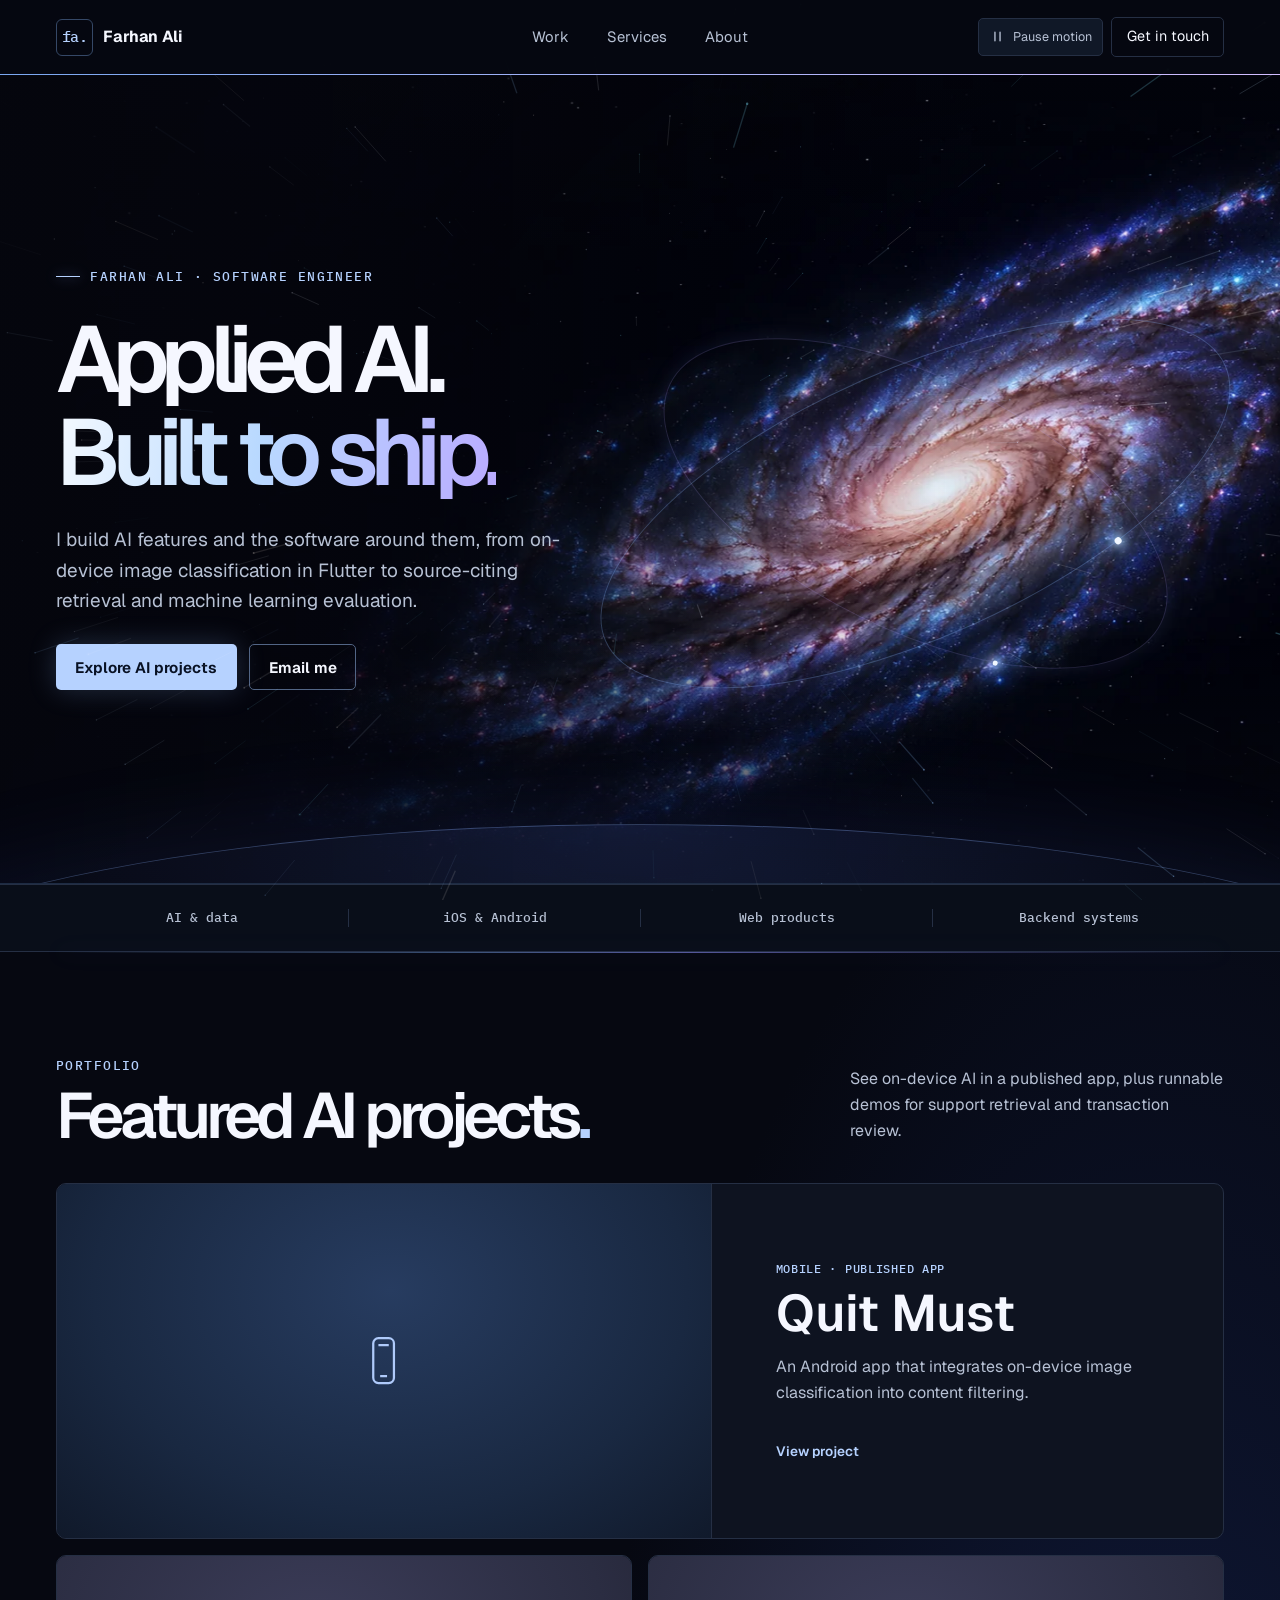
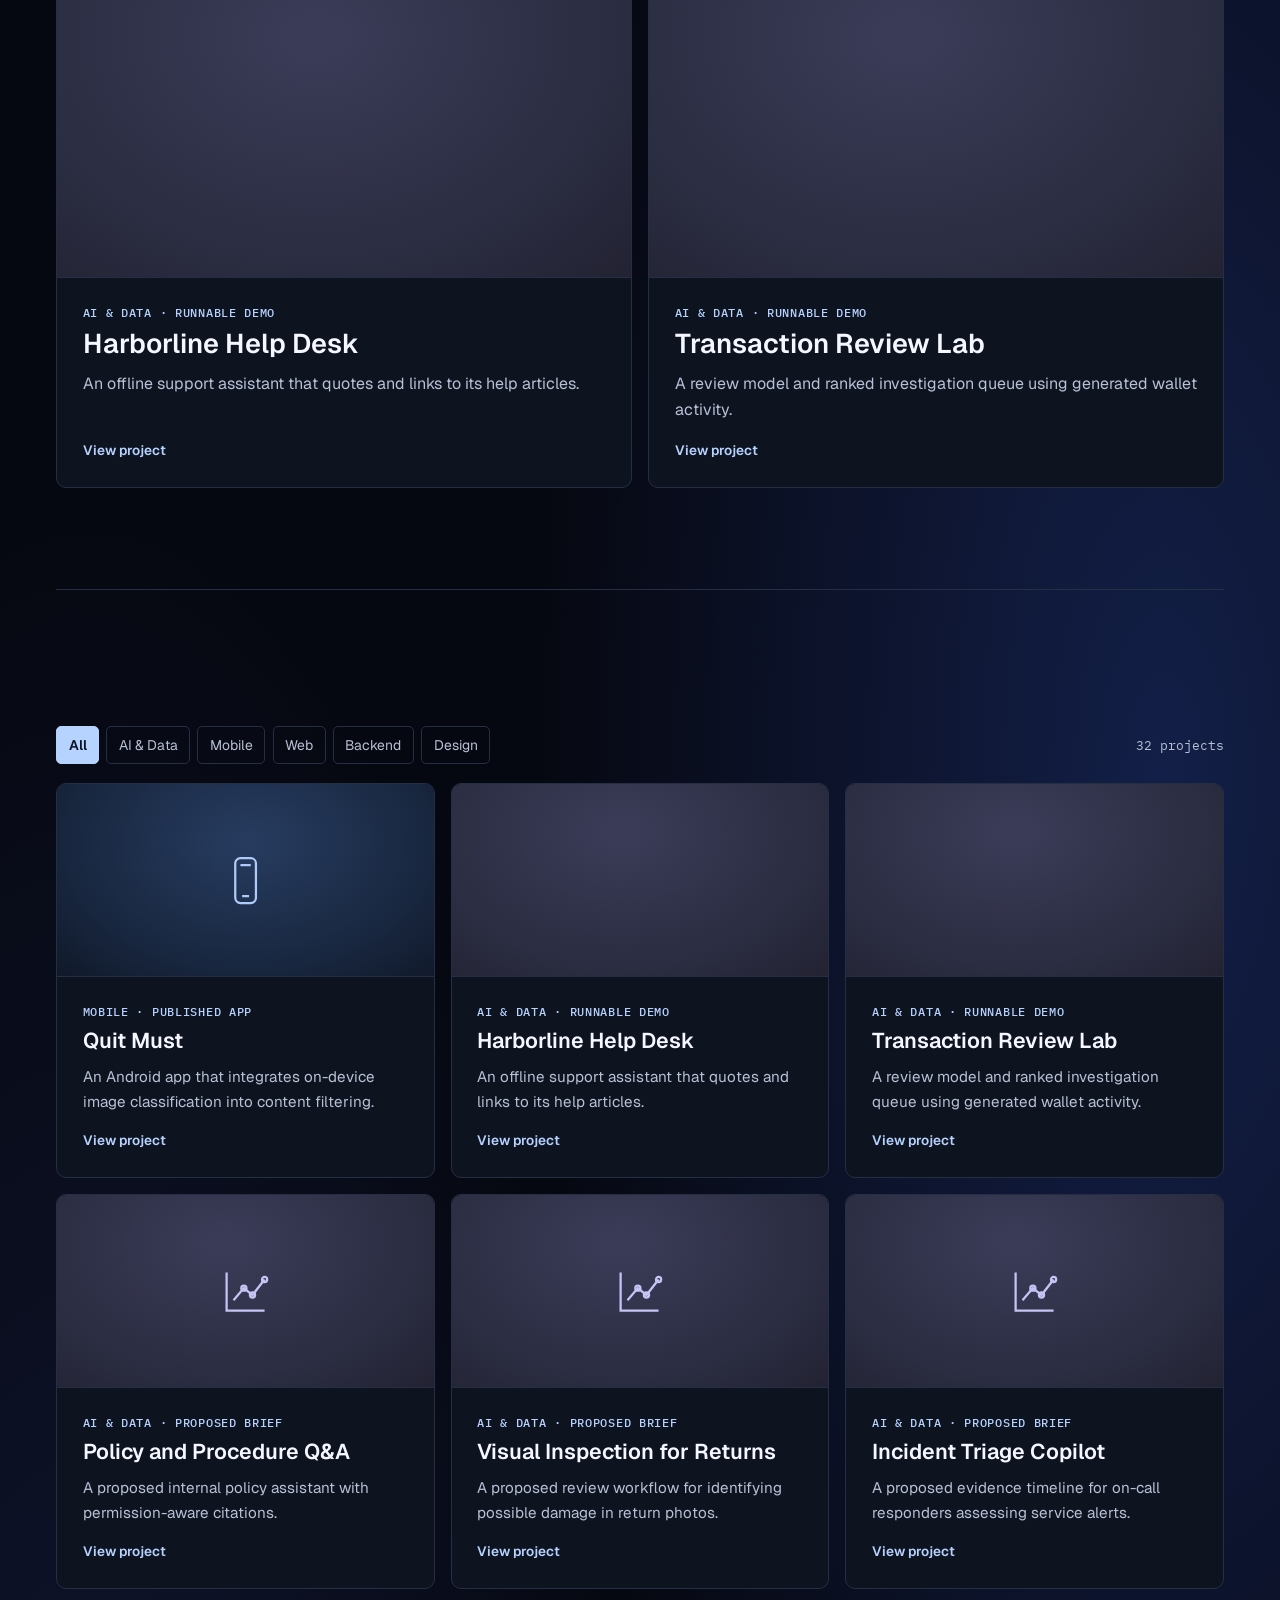
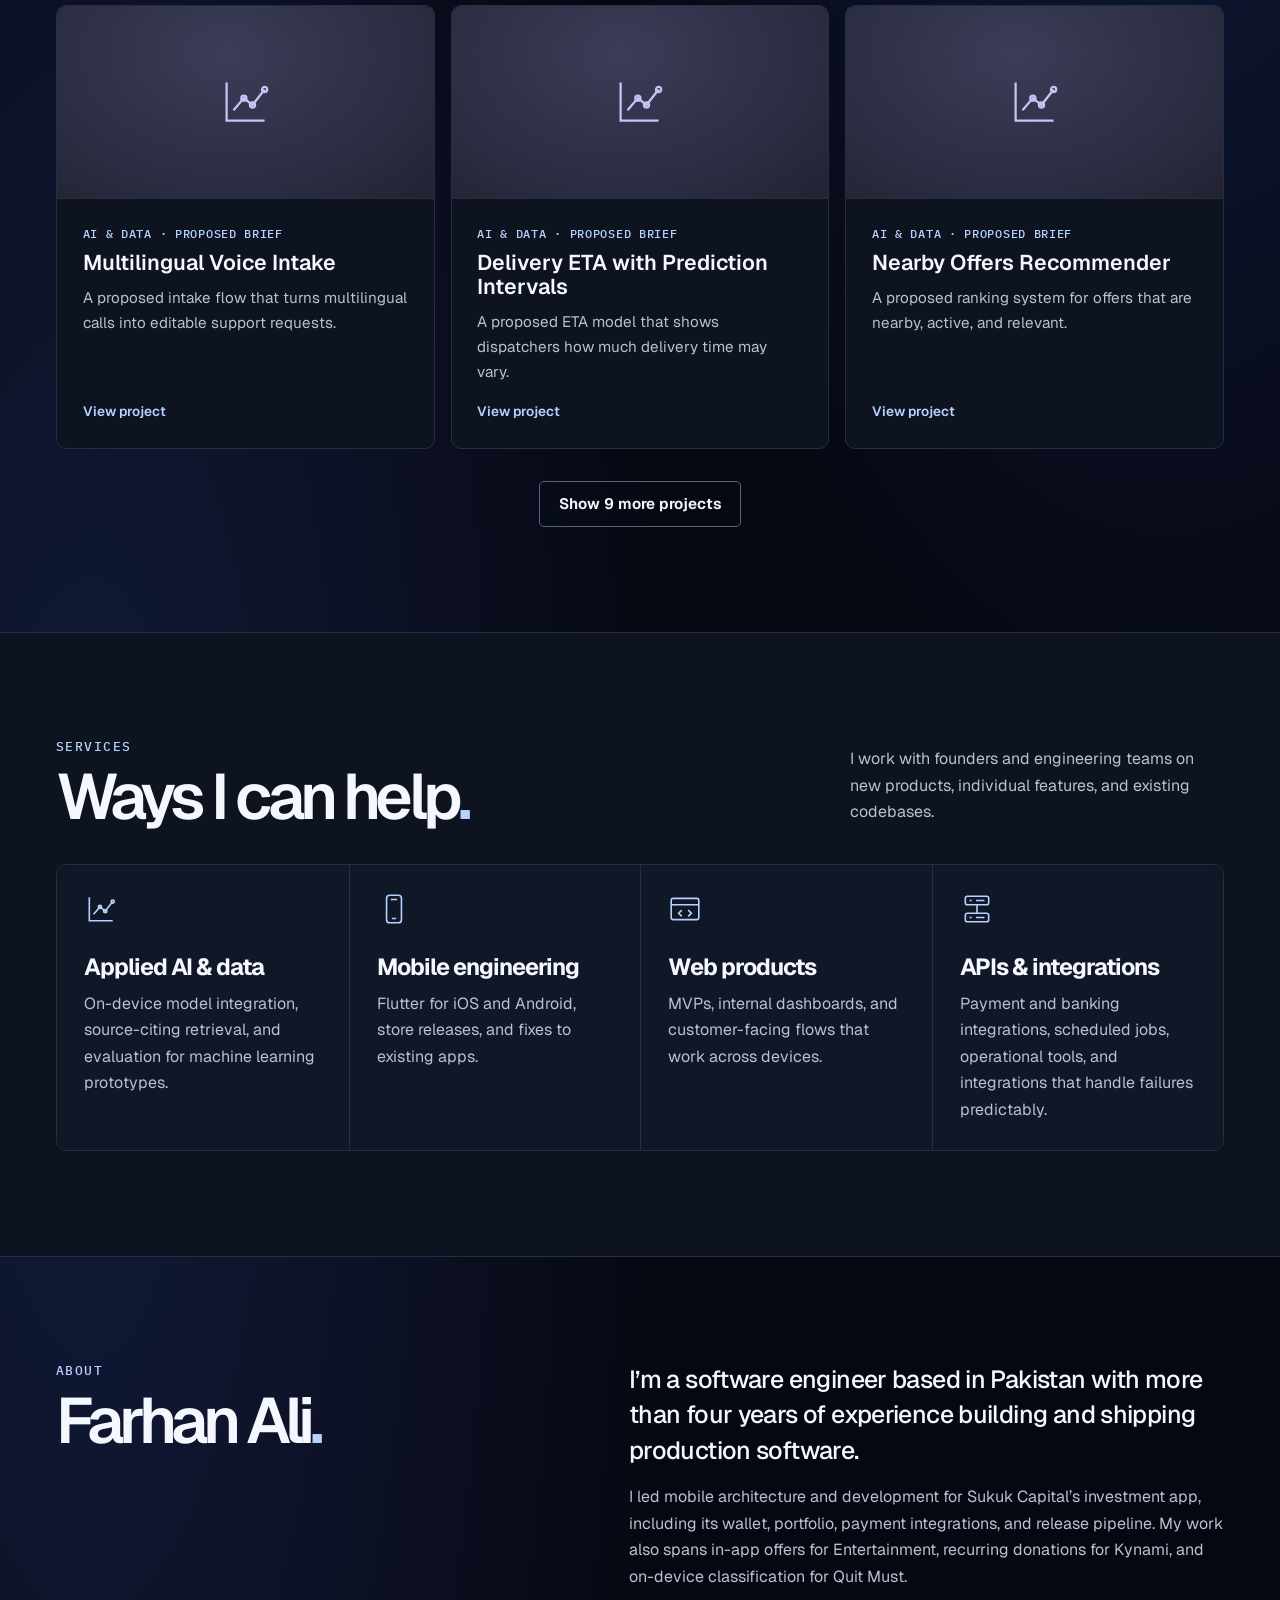
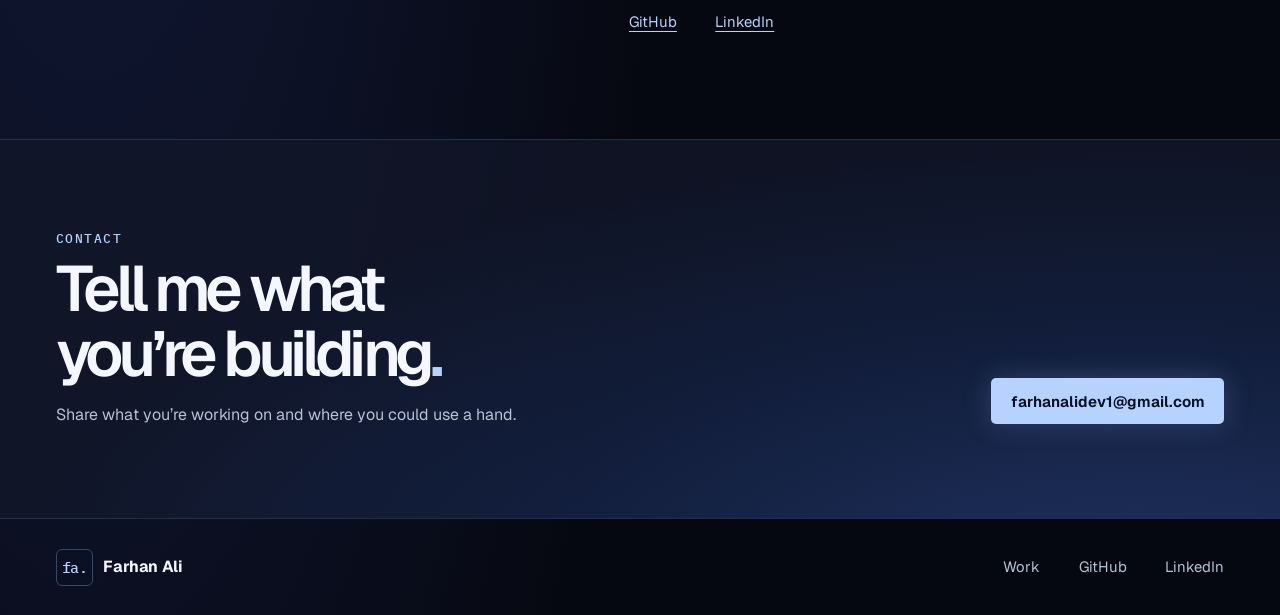
==== site/index.html @ f25935be "Publish the applied AI portfolio with GitHub Pages" ====
<!doctype html>
<html lang="en">
<head>
  <meta charset="utf-8">
  <meta name="viewport" content="width=device-width, initial-scale=1">
  <meta name="description" content="Farhan Ali’s applied AI and software engineering portfolio. Explore on-device image classification, retrieval, machine learning evaluation, and published mobile and web projects.">
  <meta name="theme-color" content="#060811">
  <meta property="og:type" content="website">
  <meta property="og:title" content="Farhan Ali — Applied AI &amp; Software Engineering">
  <meta property="og:description" content="On-device AI in a published app, a runnable support assistant, and machine learning demos by Farhan Ali.">
  <meta property="og:image" content="https://farhanali-98.github.io/portfolio/assets/galaxy.webp">
  <meta property="og:url" content="https://farhanali-98.github.io/portfolio/">
  <link rel="canonical" href="https://farhanali-98.github.io/portfolio/">
  <title>Farhan Ali — Applied AI &amp; Software Engineering</title>
  <link rel="icon" href="assets/favicon.svg" type="image/svg+xml">
  <link rel="preconnect" href="https://fonts.googleapis.com">
  <link rel="preconnect" href="https://fonts.gstatic.com" crossorigin>
  <link href="https://fonts.googleapis.com/css2?family=Geist:wght@400;500;600;700&amp;family=IBM+Plex+Mono:wght@400;500&amp;display=swap" rel="stylesheet">
  <link rel="stylesheet" href="styles.css">
  <script src="starfield.js" defer></script>
  <script src="projects.js" defer></script>
  <script src="app.js" defer></script>
</head>
<body>
  <canvas id="starfield" aria-hidden="true"></canvas>
  <a class="skip-link" href="#main">Skip to content</a>
  <header class="site-header">
    <div class="shell header-inner">
      <a class="wordmark" href="./" aria-label="Farhan Ali home"><span class="mark" aria-hidden="true">fa.</span><span>Farhan Ali</span></a>
      <nav aria-label="Main navigation">
        <a href="#work">Work</a>
        <a href="#services">Services</a>
        <a href="#about">About</a>
      </nav>
      <div class="header-actions">
        <button type="button" id="motion-toggle" class="motion-toggle" aria-pressed="false" hidden>
          <svg class="motion-icon" aria-hidden="true" viewBox="0 0 20 20" fill="none" stroke="currentColor" stroke-width="1.6" stroke-linecap="round" stroke-linejoin="round"><path class="icon-pause" d="M7 5v10m6-10v10"/><path class="icon-play" d="m7 5 8 5-8 5z"/></svg>
          <span id="motion-label">Pause motion</span>
        </button>
        <a class="header-contact" href="#contact">Get in touch</a>
      </div>
    </div>
  </header>

  <main id="main">
    <section class="hero" aria-labelledby="hero-title">
      <div class="hero-art" aria-hidden="true">
        <img src="assets/galaxy.webp" alt="" width="1586" height="992" fetchpriority="high">
      </div>
      <div class="orbits" aria-hidden="true">
        <div class="orbit orbit-wide"><span></span></div>
        <div class="orbit orbit-steep"><span></span></div>
      </div>
      <div class="shell hero-inner">
        <div class="hero-copy">
          <p class="eyebrow hero-intro"><span></span>Farhan Ali · Software engineer</p>
          <h1 id="hero-title">Applied AI.<br> <em>Built to ship.</em></h1>
          <p class="hero-summary">I build AI features and the software around them, from on-device image classification in Flutter to source-citing retrieval and machine learning evaluation.</p>
          <div class="hero-actions">
            <a class="button button-primary" href="#work">Explore AI projects</a>
            <a class="button button-quiet" href="mailto:farhanalidev1@gmail.com">Email me</a>
          </div>
        </div>
      </div>
    </section>

    <section class="focus-strip" aria-label="Areas of expertise">
      <div class="shell focus-inner">
        <span>AI &amp; data</span><span>iOS &amp; Android</span><span>Web products</span><span>Backend systems</span>
      </div>
    </section>

    <section class="shell section work-section" id="work" aria-labelledby="work-title">
      <div class="section-head reveal">
        <div>
          <p class="eyebrow">Portfolio</p>
          <h2 id="work-title">Featured AI projects<span>.</span></h2>
        </div>
        <p>See on-device AI in a published app, plus runnable demos for support retrieval and transaction review.</p>
      </div>
      <div class="featured-grid" id="featured-projects"></div>

      <div class="library" id="project-library">
        <div class="library-head reveal">
          <div>
            <h3>Project library</h3>
            <p>Browse AI and data work, published apps, live products, and prototypes.</p>
          </div>
          <label class="search">
            <span class="sr-only">Search projects</span>
            <svg aria-hidden="true" viewBox="0 0 24 24" fill="none" stroke="currentColor" stroke-width="1.7"><circle cx="10.5" cy="10.5" r="5.5"/><path d="m15 15 5 5"/></svg>
            <input type="search" id="project-search" placeholder="Search projects" autocomplete="off">
          </label>
        </div>
        <div class="library-toolbar">
          <div id="project-filters" class="filters" role="group" aria-label="Project category"></div>
          <p class="project-count" id="project-count" aria-live="polite"></p>
        </div>
        <div class="project-grid" id="project-grid"></div>
        <p class="empty-state" id="project-empty" hidden>No projects match that search.</p>
        <div class="more-row"><button hidden class="button button-quiet" type="button" id="show-more">Show more projects</button></div>
        <noscript><p><a href="https://github.com/FarhanAli-98/medic">Browse the complete project library on GitHub</a>.</p></noscript>
      </div>
    </section>

    <section class="services-wrap" id="services" aria-labelledby="services-title">
      <div class="shell section">
        <div class="section-head reveal">
          <div><p class="eyebrow">Services</p><h2 id="services-title">Ways I can help<span>.</span></h2></div>
          <p>I work with founders and engineering teams on new products, individual features, and existing codebases.</p>
        </div>
        <div class="services-grid reveal">
          <article class="service">
            <svg aria-hidden="true" viewBox="0 0 32 32" fill="none" stroke="currentColor" stroke-width="1.5"><path d="M5 5v22h22M9 21l6-7 5 4 7-9"/><circle cx="15" cy="14" r="1.5"/><circle cx="20" cy="18" r="1.5"/><circle cx="27" cy="9" r="1.5"/></svg>
            <h3>Applied AI &amp; data</h3>
            <p>On-device model integration, source-citing retrieval, and evaluation for machine learning prototypes.</p>
          </article>
          <article class="service">
            <svg aria-hidden="true" viewBox="0 0 32 32" fill="none" stroke="currentColor" stroke-width="1.5"><rect x="9" y="3" width="14" height="26" rx="3"/><path d="M13 7h6m-5 18h4"/></svg>
            <h3>Mobile engineering</h3>
            <p>Flutter for iOS and Android, store releases, and fixes to existing apps.</p>
          </article>
          <article class="service">
            <svg aria-hidden="true" viewBox="0 0 32 32" fill="none" stroke="currentColor" stroke-width="1.5"><rect x="3" y="6" width="26" height="20" rx="2"/><path d="M3 12h26M13 17l-3 3 3 3m6-6 3 3-3 3"/></svg>
            <h3>Web products</h3>
            <p>MVPs, internal dashboards, and customer-facing flows that work across devices.</p>
          </article>
          <article class="service">
            <svg aria-hidden="true" viewBox="0 0 32 32" fill="none" stroke="currentColor" stroke-width="1.5"><rect x="5" y="4" width="22" height="8" rx="2"/><rect x="5" y="20" width="22" height="8" rx="2"/><path d="M16 12v8M9 8h2m-2 16h2m4 0h8M15 8h8"/></svg>
            <h3>APIs &amp; integrations</h3>
            <p>Payment and banking integrations, scheduled jobs, operational tools, and integrations that handle failures predictably.</p>
          </article>
        </div>
      </div>
    </section>

    <section class="shell section about reveal" id="about" aria-labelledby="about-title">
      <div>
        <p class="eyebrow">About</p>
        <h2 id="about-title">Farhan Ali<span>.</span></h2>
      </div>
      <div class="about-copy">
        <p>I’m a software engineer based in Pakistan with more than four years of experience building and shipping production software.</p>
        <p>I led mobile architecture and development for Sukuk Capital’s investment app, including its wallet, portfolio, payment integrations, and release pipeline. My work also spans in-app offers for Entertainment, recurring donations for Kynami, and on-device classification for Quit Must.</p>
        <div class="inline-links"><a href="https://github.com/FarhanAli-98">GitHub</a><a href="https://www.linkedin.com/in/farhan-ali-64a254209/">LinkedIn</a></div>
      </div>
    </section>

    <section class="contact-wrap" id="contact" aria-labelledby="contact-title">
      <div class="shell contact-inner reveal">
        <div>
          <p class="eyebrow">Contact</p>
          <h2 id="contact-title">Tell me what<br> you’re building<span>.</span></h2>
          <p>Share what you’re working on and where you could use a hand.</p>
        </div>
        <a class="button button-primary" href="mailto:farhanalidev1@gmail.com">farhanalidev1@gmail.com</a>
      </div>
    </section>
  </main>
  <footer class="shell footer">
    <a class="wordmark" href="./" aria-label="Farhan Ali home"><span class="mark" aria-hidden="true">fa.</span><span>Farhan Ali</span></a>
    <div class="inline-links"><a href="#work">Work</a><a href="https://github.com/FarhanAli-98">GitHub</a><a href="https://www.linkedin.com/in/farhan-ali-64a254209/">LinkedIn</a></div>
  </footer>

  <dialog id="project-dialog" aria-labelledby="dialog-title">
    <div class="dialog-head">
      <p class="eyebrow" id="dialog-category"></p>
      <button type="button" class="dialog-close" id="dialog-close" aria-label="Close project" autofocus>×</button>
    </div>
    <div class="dialog-body">
      <h2 id="dialog-title"></h2>
      <p id="dialog-description" class="dialog-intro"></p>
      <div id="dialog-media"></div>
      <p id="dialog-detail"></p>
      <ul class="stack" id="dialog-stack" aria-label="Technologies"></ul>
      <div class="dialog-links" id="dialog-links"></div>
    </div>
  </dialog>
</body>
</html>
---- site/styles.css ----
:root {
  color-scheme: dark;
  --page: #060811;
  --panel: #0e1320;
  --raised: #141c2b;
  --ink: #f5f7ff;
  --muted: #b7c1d4;
  --line: #252f44;
  --accent: #b6d2ff;
  --mono: "IBM Plex Mono", ui-monospace, monospace;
  --sans: Geist, "Segoe UI", system-ui, sans-serif;
  --ease: cubic-bezier(.22,.8,.3,1);
}

* { box-sizing: border-box; }
html { scroll-behavior: smooth; scroll-padding-top: 95px; }
body {
  margin: 0;
  background:
    radial-gradient(ellipse at 91% 44%, #131f48 0%, transparent 38%),
    radial-gradient(ellipse at 7% 77%, #121a39 0%, transparent 35%),
    var(--page);
  color: var(--ink);
  font: 400 1rem/1.65 var(--sans);
  -webkit-font-smoothing: antialiased;
}
a { color: inherit; text-decoration: none; }
button, input { font: inherit; color: inherit; }
button { cursor: pointer; }
img { display: block; max-width: 100%; }
[hidden] { display: none !important; }
::selection { color: var(--page); background: var(--accent); }
:focus-visible { outline: 2px solid var(--accent); outline-offset: 5px; }
p, h1, h2, h3 { margin: 0; }
.shell { width: min(100% - 112px, 1350px); margin-inline: auto; }
.sr-only, .skip-link:not(:focus) {
  position: absolute; width: 1px; height: 1px; padding: 0; overflow: hidden;
  clip-path: inset(50%); white-space: nowrap;
}
.skip-link:focus { position: fixed; top: 10px; left: 10px; z-index: 9; padding: .5rem 1rem; background: var(--accent); color: #081123; }

#starfield {
  position: fixed;
  inset: 0;
  z-index: 2;
  width: 100%;
  height: 100%;
  pointer-events: none;
  mix-blend-mode: screen;
  mask-image: linear-gradient(90deg, #0005, #000a 42%, #000);
}
main { position: relative; z-index: 1; }
.site-header { position: sticky; top: 0; z-index: 3; background: #060811ed; backdrop-filter: blur(18px); border-bottom: 1px solid var(--line); }
.header-inner { min-height: 74px; display: grid; grid-template-columns: 1fr auto 1fr; align-items: center; gap: 1.5rem; }
.wordmark { display: inline-flex; justify-self: start; align-items: center; gap: .65rem; font-weight: 700; letter-spacing: -.025em; white-space: nowrap; }
.mark { display: grid; width: 37px; aspect-ratio: 1; place-items: center; border: 1px solid #354867; border-radius: 6px; color: var(--accent); font: 500 .94rem/1 var(--mono); }
.header-inner nav, .inline-links { display: flex; align-items: center; gap: clamp(1.05rem, 3vw, 2.45rem); }
.header-inner nav a, .inline-links a { color: var(--muted); transition: color .2s; font-size: .93rem; }
.header-inner nav a:hover, .inline-links a:hover { color: var(--accent); }
.header-actions { justify-self: end; display: flex; align-items: center; gap: .52rem; }
.motion-toggle {
  min-height: 38px; display: inline-flex; align-items: center; gap: .38rem;
  padding: 0 .65rem; border: 1px solid var(--line); border-radius: 5px;
  color: var(--muted); background: #101827; white-space: nowrap; font-size: .79rem;
  transition: color .2s, border-color .2s;
}
.motion-toggle:hover, .motion-toggle[aria-pressed="true"] { color: var(--accent); border-color: #5d76a1; }
.motion-icon { width: 17px; height: 17px; flex: none; }
.icon-play, .motion-toggle[aria-pressed="true"] .icon-pause { display: none; }
.motion-toggle[aria-pressed="true"] .icon-play { display: block; }
.header-contact { border: 1px solid var(--line); padding: .44rem .9rem; font-size: .9rem; border-radius: 5px; white-space: nowrap; transition: border-color .2s, color .2s; }
.header-contact:hover { border-color: var(--accent); color: var(--accent); }

.hero {
  position: relative; isolation: isolate; overflow: hidden; background: #05060d;
  border-bottom: 1px solid #496ca45c;
}
.hero-inner {
  position: relative; z-index: 1; display: flex; align-items: center;
  min-height: clamp(580px, calc(98svh - 74px), 840px); padding-block: 4.6rem;
}
.hero-copy { width: min(100%, 720px); }
.hero::after {
  content: ""; position: absolute; inset: auto -16% -342px;
  height: 400px; border-radius: 50%; border-top: 1px solid #8db1ff50;
  background: radial-gradient(ellipse at 50% 0, #587bf32b, transparent 64%);
  box-shadow: 0 -22px 95px #5173ef16; pointer-events: none;
}
.eyebrow { color: var(--accent); font: 500 .81rem/1.45 var(--mono); text-transform: uppercase; letter-spacing: .11em; }
.hero-intro { display: flex; gap: .65rem; align-items: center; }
.hero-intro span { width: 24px; height: 1px; background: currentColor; box-shadow: 0 0 12px #8fb9ffb8; }
.hero h1 {
  font-size: clamp(3.7rem, 7.3vw, 7.25rem); font-weight: 600; line-height: .99; letter-spacing: -.09em;
  margin-top: .29em; text-wrap: balance;
}
.hero h1 em {
  color: var(--accent); font-style: normal;
  background: linear-gradient(100deg, #f5faff 0%, #b9d9ff 46%, #b9aaff 100%);
  background-clip: text; -webkit-text-fill-color: transparent;
}
.hero-summary { max-width: 39ch; color: var(--muted); margin-top: 1.65rem; font-size: clamp(1rem, 1.48vw, 1.19rem); line-height: 1.62; }
.hero-actions { display: flex; flex-wrap: wrap; gap: .78rem; margin-top: 1.72rem; }
.button {
  display: inline-flex; align-items: center; justify-content: center; gap: .6rem; min-height: 46px; padding: .69rem 1.15rem;
  border: 1px solid transparent; border-radius: 5px; font-size: .95rem; line-height: 1.25; font-weight: 650;
  transition: background .2s, border-color .2s, color .2s, transform .25s var(--ease);
}
.button:hover { transform: translateY(-2px); }
.button-primary { background: var(--accent); color: #081123; box-shadow: 0 0 28px #8ebeff37; }
.button-primary:hover { background: #e1edff; }
.button-quiet { background: transparent; border-color: #526585; color: var(--ink); }
.button-quiet:hover { border-color: var(--accent); color: var(--accent); }
.hero-art {
  position: absolute; z-index: -2; inset: -2%; overflow: hidden; pointer-events: none;
}
.hero-art img {
  width: 100%; height: 100%; object-fit: cover; object-position: 68% 51%;
  translate: var(--space-x, 0px) calc(var(--space-y, 0px) + var(--space-scroll, 0px));
  animation: enter-art 1.9s var(--ease) both;
}
.hero-art::after {
  content: ""; position: absolute; inset: 0; pointer-events: none;
  background:
    linear-gradient(90deg, #05060ef5 0%, #05060ec4 26%, #05060e36 56%, transparent 77%),
    linear-gradient(180deg, #05060e62, transparent 23%, transparent 69%, #060811e9 100%);
}
.orbits {
  position: absolute; z-index: -1; inset: 6% 0 0 43%; pointer-events: none;
  display: grid; place-items: center;
  translate: calc(var(--space-x, 0px) * .53) calc(var(--space-y, 0px) * .6);
}
.orbit {
  position: absolute; width: 93%; aspect-ratio: 2.52; border: 1px solid #91b9ff47;
  border-radius: 50%; transform: rotate(-24deg); box-shadow: 0 0 20px #7d97f91a;
}
.orbit-steep { width: 75%; aspect-ratio: 2.16; border-color: #b4a3ff2f; transform: rotate(26deg); }
.orbit > span {
  position: absolute; top: 0; left: 0; width: 7px; height: 7px; border-radius: 50%;
  background: #f0f7ff; box-shadow: 0 0 9px 4px #a2d4ffb0, 0 0 29px 7px #588affca;
  offset-path: ellipse(50% 50% at 50% 50%);
  offset-distance: 14%;
}
.orbit-steep > span { width: 5px; height: 5px; }
html[data-motion="running"] .orbit-wide > span { animation: orbit-run 16s linear infinite; }
html[data-motion="running"] .orbit-steep > span { animation: orbit-run 22s -11s linear infinite reverse; }
body.dialog-open .orbit > span { animation-play-state: paused !important; }
@keyframes orbit-run { from { offset-distance: 14%; } to { offset-distance: 114%; } }

.hero-intro, .hero h1, .hero-summary, .hero-actions { animation: enter-copy 1.02s var(--ease) both; }
.hero h1 { animation-delay: .12s; }
.hero-summary { animation-delay: .23s; }
.hero-actions { animation-delay: .33s; }
@keyframes enter-copy { from { opacity: 0; transform: translateY(22px); } to { opacity: 1; transform: translateY(0); } }
@keyframes enter-art { from { opacity: .28; scale: 1.11; } to { opacity: 1; scale: 1.055; } }

.focus-strip { border-block: 1px solid var(--line); background: #0a101bd9; }
.focus-inner { display: grid; grid-template-columns: repeat(4, 1fr); min-height: 66px; align-items: center; }
.focus-inner span { color: var(--muted); text-align: center; font: 500 .83rem/1.3 var(--mono); }
.focus-inner span + span { border-left: 1px solid var(--line); }

.work-section { position: relative; }
.work-section::before {
  content: ""; position: absolute; height: 1px; top: 0; inset-inline: 0;
  background: linear-gradient(90deg, transparent, #7fb0fb71 35%, #8e91ff94 54%, transparent);
  box-shadow: 0 0 22px #7d97fa50; pointer-events: none;
}
.section { padding-block: clamp(78px, 8.2vw, 124px); }
.section-head { display: grid; grid-template-columns: 1fr minmax(230px, 32%); align-items: end; gap: 2rem; margin-bottom: 2.15rem; }
.section-head p:not(.eyebrow) { color: var(--muted); margin-bottom: .25rem; max-width: 40ch; }
.section h2, .contact-wrap h2 { margin-top: .52rem; color: var(--ink); font: 600 clamp(2.65rem, 5vw, 5.25rem)/1.01 var(--sans); letter-spacing: -.075em; }
.section h2 > span, .contact-wrap h2 > span { color: var(--accent); }
.featured-grid, .project-grid, .services-grid { display: grid; gap: 1rem; grid-template-columns: repeat(3, minmax(0, 1fr)); }
.card {
  position: relative; min-width: 0; display: flex; flex-direction: column;
  border: 1px solid var(--line); border-radius: 10px; overflow: hidden; background: var(--panel);
  transition: border-color .24s, background .24s, translate .28s var(--ease);
}
.card:hover, .card:focus-within { border-color: #839dce; background: #151e2f; translate: 0 -4px; }
.card:hover { box-shadow: 0 15px 48px #05091d9c, 0 0 34px #749fff16; }
.card .media { position: relative; }
.card .media::after {
  content: ""; position: absolute; inset: 0; opacity: 0; pointer-events: none;
  background: linear-gradient(112deg, transparent 32%, #c6e0ff24 48%, transparent 61%);
}
@media (hover: hover) {
  .card:hover .media::after { animation: card-light .75s var(--ease) both; }
}
@keyframes card-light {
  from { opacity: .8; transform: translateX(-105%); }
  45% { opacity: .95; }
  to { opacity: 0; transform: translateX(105%); }
}
.card:focus-within { outline: 2px solid var(--accent); outline-offset: 3px; }
.card-content { padding: clamp(1rem, 2vw, 1.65rem); height: 100%; display: flex; flex-direction: column; }
.card-meta { color: var(--accent); text-transform: uppercase; font: 500 .73rem/1.5 var(--mono); letter-spacing: .06em; }
.card h3 { margin-top: .5rem; font-size: clamp(1.35rem, 2.12vw, 2.03rem); font-weight: 600; letter-spacing: -.055em; line-height: 1.12; }
.card p:not(.card-meta) { color: var(--muted); margin-top: .7rem; }
.card-trigger { appearance: none; color: inherit; font: inherit; line-height: inherit; background: none; border: 0; padding: 0; text-align: left; }
.card-trigger::after { content: ""; inset: 0; position: absolute; z-index: 1; }
.card-trigger:focus-visible { outline: none; text-decoration: underline; text-underline-offset: .14em; }
.card-action { margin-top: auto; padding-top: .95rem; color: var(--accent); font-size: .85rem; font-weight: 600; }
.featured-card .card-content { min-height: 200px; }

.media {
  display: grid; place-items: center; overflow: hidden; flex-shrink: 0; aspect-ratio: 1.68;
  background: radial-gradient(ellipse at 51% 30%, #273c60, #192841 63%, #10192a); color: var(--accent);
  border-bottom: 1px solid var(--line);
}
.media--Web { background: radial-gradient(ellipse at 65% 14%, #344254, #263143 60%, #1d242f); }
.media--Backend { background: radial-gradient(ellipse at 70% 22%, #2e3d52, #151d30 73%, #121827); }
.media--Design, .media--data { background: radial-gradient(ellipse at 45% 25%, #3b3c58, #2b2d42 65%, #222232); }
.media img { width: 100%; height: 100%; object-fit: cover; object-position: top; transition: transform .48s var(--ease); }
.card:hover .media img { transform: scale(1.035); }
.media--phone { position: relative; }
.media--phone img {
  position: absolute; width: clamp(111px, 47%, 174px); height: auto; max-height: none; top: 14%;
  border: 1px solid #ffffff3d; border-radius: 10px; box-shadow: 3px 12px 35px #0007;
  transform: rotate(-8deg);
}
.card:hover .media--phone img { transform: translateY(-5px) rotate(-5deg); }
.media--phone.is-expanded img { position: static; width: min(100%, 195px); margin: 1.1rem; transform: none; }
.media:has(.media-icon) { text-align: center; }
.media-icon { width: 3.45rem; height: 3.45rem; color: #afcafa; }
.media--Web .media-icon { color: #b9cced; }
.media--Design .media-icon, .media--data .media-icon { color: #c6c4f5; }

.library { margin-top: clamp(3.7rem, 8vw, 6.3rem); padding-top: 2.25rem; border-top: 1px solid var(--line); }
.library-head { display: flex; justify-content: space-between; gap: 1rem; align-items: end; }
.library h3:not(.card h3) { margin-bottom: .42rem; font-size: clamp(1.73rem, 3vw, 2.72rem); font-weight: 600; letter-spacing: -.06em; line-height: 1.08; }
.library-head p, .project-count, .empty-state { color: var(--muted); }
.search { display: flex; background: var(--panel); border: 1px solid var(--line); border-radius: 5px; padding: .5rem .72rem; gap: .5rem; align-items: center; min-width: 220px; min-height: 42px; }
.search:focus-within { border-color: var(--accent); }
.search svg { width: 19px; color: var(--muted); flex-shrink: 0; }
.search input { background: none; border: 0; min-width: 0; width: 100%; padding: 0; font-size: .93rem; outline: 0; }
.search input::placeholder { color: #a2a9b5; opacity: 1; }
.library-toolbar { display: flex; flex-wrap: wrap; justify-content: space-between; gap: .75rem; align-items: center; margin-block: 1.6rem 1.2rem; }
.filters { display: flex; flex-wrap: wrap; gap: .45rem; }
.filter { min-height: 38px; border-radius: 5px; border: 1px solid var(--line); background: transparent; color: var(--muted); padding: .36rem .72rem; font-size: .87rem; transition: color .2s, border-color .2s, background .2s; }
.filter:hover { color: var(--ink); border-color: #687286; }
.filter[aria-pressed="true"] { background: var(--accent); color: #081123; border-color: var(--accent); font-weight: 600; }
.project-count { font: 400 .79rem/1.5 var(--mono); white-space: nowrap; }
.project-grid .media { aspect-ratio: 1.95; }
.card .media--data img { object-fit: contain; object-position: center; }
.catalog-enter { animation: enter-copy .55s var(--ease) var(--entry-delay, 0ms) both; }
.project-grid .card h3 { font-size: 1.34rem; }
.project-grid .card-content > p:not(.card-meta) { font-size: .95rem; }
.empty-state { padding-block: 2rem; }
.more-row { text-align: center; }
.more-row:has(button:not([hidden])) { padding-top: 2rem; }

.services-wrap { border-block: 1px solid var(--line); background: #0e1320; }
.services-grid { grid-template-columns: repeat(4, minmax(0, 1fr)); border: 1px solid var(--line); border-radius: 10px; overflow: hidden; gap: 0; }
.service { padding: 1.7rem; background: #101726; }
.service + .service { border-left: 1px solid var(--line); }
.service svg { width: 34px; height: 34px; color: var(--accent); }
.service h3 { font-size: 1.46rem; letter-spacing: -.042em; margin-block: .85rem .28rem; }
.service p { color: var(--muted); }

.about { display: grid; grid-template-columns: 1fr 1.1fr; gap: 2rem; }
.about-copy > p { max-width: 67ch; color: var(--muted); margin-bottom: 1rem; }
.about-copy > p:first-child { color: var(--ink); font-size: clamp(1.19rem, 2.1vw, 1.55rem); line-height: 1.43; font-weight: 500; letter-spacing: -.025em; }
.about .inline-links { margin-top: 1.25rem; }
.about .inline-links a { color: var(--accent); text-decoration: underline; text-underline-offset: .28em; }
.contact-wrap {
  border-block: 1px solid var(--line);
  background: radial-gradient(ellipse at 89% 120%, #2b4484b0 0%, #182951a8 39%, #111628d9 70%);
}
.contact-inner { padding-block: clamp(58px, 7vw, 100px); display: flex; justify-content: space-between; align-items: end; gap: 1.55rem; }
.contact-inner p:not(.eyebrow) { color: var(--muted); margin-top: 1rem; }
.contact-inner .button { margin-bottom: .28rem; }
.footer { min-height: 96px; display: flex; align-items: center; justify-content: space-between; gap: 1rem; }

.reveal.pending:not(:focus-within) { opacity: 0; translate: 0 15px; }
.reveal { transition: opacity .67s var(--ease), translate .67s var(--ease); }
.featured-card.reveal:nth-child(2) { transition-delay: 80ms; }
.featured-card.reveal:nth-child(3) { transition-delay: 155ms; }

body.dialog-open { overflow: hidden; }
dialog {
  padding: 0; width: min(720px, calc(100% - 2rem)); max-height: min(84vh, 850px);
  background: var(--panel); color: var(--ink); border: 1px solid #464d57; border-radius: 13px; box-shadow: 0 24px 90px #0008;
}
dialog[open] { animation: dialog-in .26s var(--ease) both; }
dialog::backdrop { background: #090b0ed9; backdrop-filter: blur(5px); }
@keyframes dialog-in { from { opacity: 0; transform: translateY(10px) scale(.98); } to { opacity: 1; transform: none; } }
.dialog-head {
  position: sticky; z-index: 2; top: 0; display: flex; justify-content: space-between; align-items: center; gap: 1rem;
  padding: .7rem clamp(1rem, 4vw, 2.1rem); border-bottom: 1px solid var(--line); background: #0e1320f8;
}
.dialog-close {
  display: grid; place-items: center; width: 40px; height: 40px; border-radius: 5px;
  border: 1px solid var(--line); background: var(--raised); font-size: 1.5rem;
}
.dialog-close:hover { color: var(--accent); border-color: var(--accent); }
.dialog-body { padding: clamp(1rem, 4vw, 2.1rem); }
.dialog-body h2 { font: 600 clamp(2rem, 5vw, 3rem)/1.05 var(--sans); letter-spacing: -.06em; }
.dialog-intro { color: var(--ink); font-size: 1.1rem; margin-top: .7rem; }
.dialog-body .media { margin-block: 1.3rem; border: 1px solid var(--line); border-radius: 6px; aspect-ratio: auto; }
.dialog-body .media img { height: auto; object-fit: contain; max-height: 445px; width: auto; }
.dialog-body .media--phone img { width: auto; max-height: 397px; }
#dialog-detail { color: var(--muted); margin-top: 1rem; }
.stack { display: flex; flex-wrap: wrap; gap: .46rem; list-style: none; padding: 0; margin: 1.2rem 0 0; }
.stack li { border: 1px solid var(--line); border-radius: 5px; padding: .3rem .55rem; color: var(--muted); font: 400 .79rem/1.4 var(--mono); }
.dialog-links { display: flex; flex-wrap: wrap; gap: .55rem; margin-top: 1.3rem; }

@media (min-width: 1000px) {
  .featured-card:first-child { grid-column: span 3; display: grid; grid-template-columns: 1.28fr 1fr; }
  .featured-card:first-child .media { border-bottom: 0; border-right: 1px solid var(--line); aspect-ratio: 1.85; }
  .featured-card:first-child .card-content { padding: clamp(1.5rem, 5vw, 4rem); min-height: 0; justify-content: center; }
  .featured-card:first-child h3 { font-size: clamp(2.15rem, 4vw, 3.55rem); }
  .featured-card:first-child .card-action { margin-top: 1.1rem; }
  .featured-card:first-child .media--phone img { width: clamp(180px, 39%, 253px); }
  .featured-grid { grid-template-columns: repeat(6, minmax(0, 1fr)); }
  .featured-card:first-child { grid-column: span 6; }
  .featured-card:not(:first-child) { grid-column: span 3; }
  .featured-card:not(:first-child) .media { aspect-ratio: 2.35; }
  .featured-card:not(:first-child) .media--data { aspect-ratio: 1.78; }
  .featured-card:not(:first-child) .card-content { min-height: 174px; }
}
@media (max-width: 999px) {
  .shell { width: min(100% - 64px, 1350px); }
  .orbits { inset-inline-start: 43%; inset-inline-end: -4%; }
  .featured-grid { grid-template-columns: repeat(3, minmax(0, 1fr)); }
  .featured-card .card-content { min-height: 0; }
  .services-grid { grid-template-columns: repeat(2, minmax(0, 1fr)); }
  .service:nth-child(3) { border-left: 0; }
  .service:nth-child(n+3) { border-top: 1px solid var(--line); }
}
@media (max-width: 720px) {
  .shell { width: min(100% - 38px, 1350px); }
  .header-inner { min-height: 61px; gap: .7rem; }
  .header-inner nav { gap: .75rem; }
  .header-inner nav a { font-size: .83rem; }
  .header-contact { font-size: .82rem; padding: .35rem .56rem; }
  .mark { width: 32px; font-size: .82rem; }
  .hero-inner { min-height: unset; padding-block: 54px clamp(206px, 49vw, 313px); }
  .hero h1 { font-size: clamp(3.45rem, 10vw, 5rem); margin-top: .24em; }
  .hero-summary { margin-top: 1rem; }
  .hero-art { inset: 28% -14% -4%; }
  .hero-art img { object-position: 73% 63%; }
  .hero-art::after {
    background: linear-gradient(180deg, #05060d 0%, #05060de0 22%, #05060d38 52%, transparent 74%, #060811bd 100%);
  }
  .orbits { inset: auto -2% 0 16%; height: 49%; opacity: .74; }
  .motion-toggle { padding-inline: .46rem; min-height: 36px; }
  #motion-label {
    position: absolute; clip-path: inset(50%); width: 1px; height: 1px;
    overflow: hidden; white-space: nowrap;
  }
  .focus-inner { grid-template-columns: repeat(2, 1fr); min-height: 88px; padding-block: 8px; }
  .focus-inner span:nth-child(3) { border-left: 0; }
  .section-head { grid-template-columns: 1fr; gap: .8rem; }
  .section-head p:not(.eyebrow) { max-width: 45ch; }
  .featured-grid { grid-template-columns: repeat(2, minmax(0, 1fr)); }
  .featured-card:first-child { grid-column: span 2; }
  .featured-card:first-child .media { aspect-ratio: 1.85; }
  .project-grid { grid-template-columns: repeat(2, minmax(0, 1fr)); }
  .services-grid, .about { grid-template-columns: 1fr; }
  .service + .service { border-top: 1px solid var(--line); border-left: 0; }
  .about { gap: 1.2rem; }
  .contact-inner { align-items: start; flex-direction: column; }
}
@media (max-width: 470px) {
  html { scroll-padding-top: 79px; }
  .header-inner nav a:not(:first-child) { display: none; }
  .hero h1 { font-size: clamp(2.8rem, 11vw, 3.8rem); }
  .library-head { flex-direction: column; align-items: stretch; }
  .search { max-width: 100%; }
  .featured-grid, .project-grid { grid-template-columns: 1fr; }
  .featured-card:first-child { grid-column: auto; }
  .footer .mark { display: none; }
  .footer .inline-links { gap: .85rem; }
}
@media (max-width: 360px) {
  .header-inner { gap: .4rem; }
  .header-actions { gap: .32rem; }
  .header-contact { padding-inline: .42rem; }
}
@supports (animation-timeline: scroll()) {
  .site-header::after {
    content: ""; position: absolute; bottom: -1px; inset-inline: 0; height: 1px;
    background: linear-gradient(90deg, #7aa7f1, #d2bdff);
    transform-origin: left; animation: scroll-progress linear both; animation-timeline: scroll(root block);
    pointer-events: none;
  }
  @keyframes scroll-progress { from { transform: scaleX(0); } to { transform: scaleX(1); } }
}

html[data-motion="paused"] { scroll-behavior: auto; }
html[data-motion="paused"] *, html[data-motion="paused"] *::before, html[data-motion="paused"] *::after {
  animation-duration: .001ms !important;
  animation-delay: 0ms !important;
  animation-iteration-count: 1 !important;
  transition-duration: .001ms !important;
  transition-delay: 0ms !important;
  scroll-behavior: auto !important;
}
html[data-motion="paused"] .reveal.pending, html[data-motion="paused"] .hero-art img, html[data-motion="paused"] .orbits {
  opacity: 1;
  translate: none;
}
html[data-motion="paused"] .orbit > span, html[data-motion="paused"] .site-header::after { animation: none; }
html[data-motion="paused"] .card:hover, html[data-motion="paused"] .button:hover { transform: none; translate: none; }
@media (prefers-reduced-motion: reduce) {
  html:not([data-motion="running"]), html:not([data-motion="running"]) *,
  html:not([data-motion="running"]) *::before, html:not([data-motion="running"]) *::after {
    animation-duration: .001ms !important;
    animation-delay: 0ms !important;
    animation-iteration-count: 1 !important;
    transition-duration: .001ms !important;
    transition-delay: 0ms !important;
    scroll-behavior: auto !important;
  }
  html:not([data-motion="running"]) .reveal.pending { opacity: 1; translate: none; }
  html:not([data-motion="running"]) .site-header::after { animation: none; }
  html:not([data-motion="running"]) :is(.card:hover, .button:hover) { transform: none; translate: none; }
}
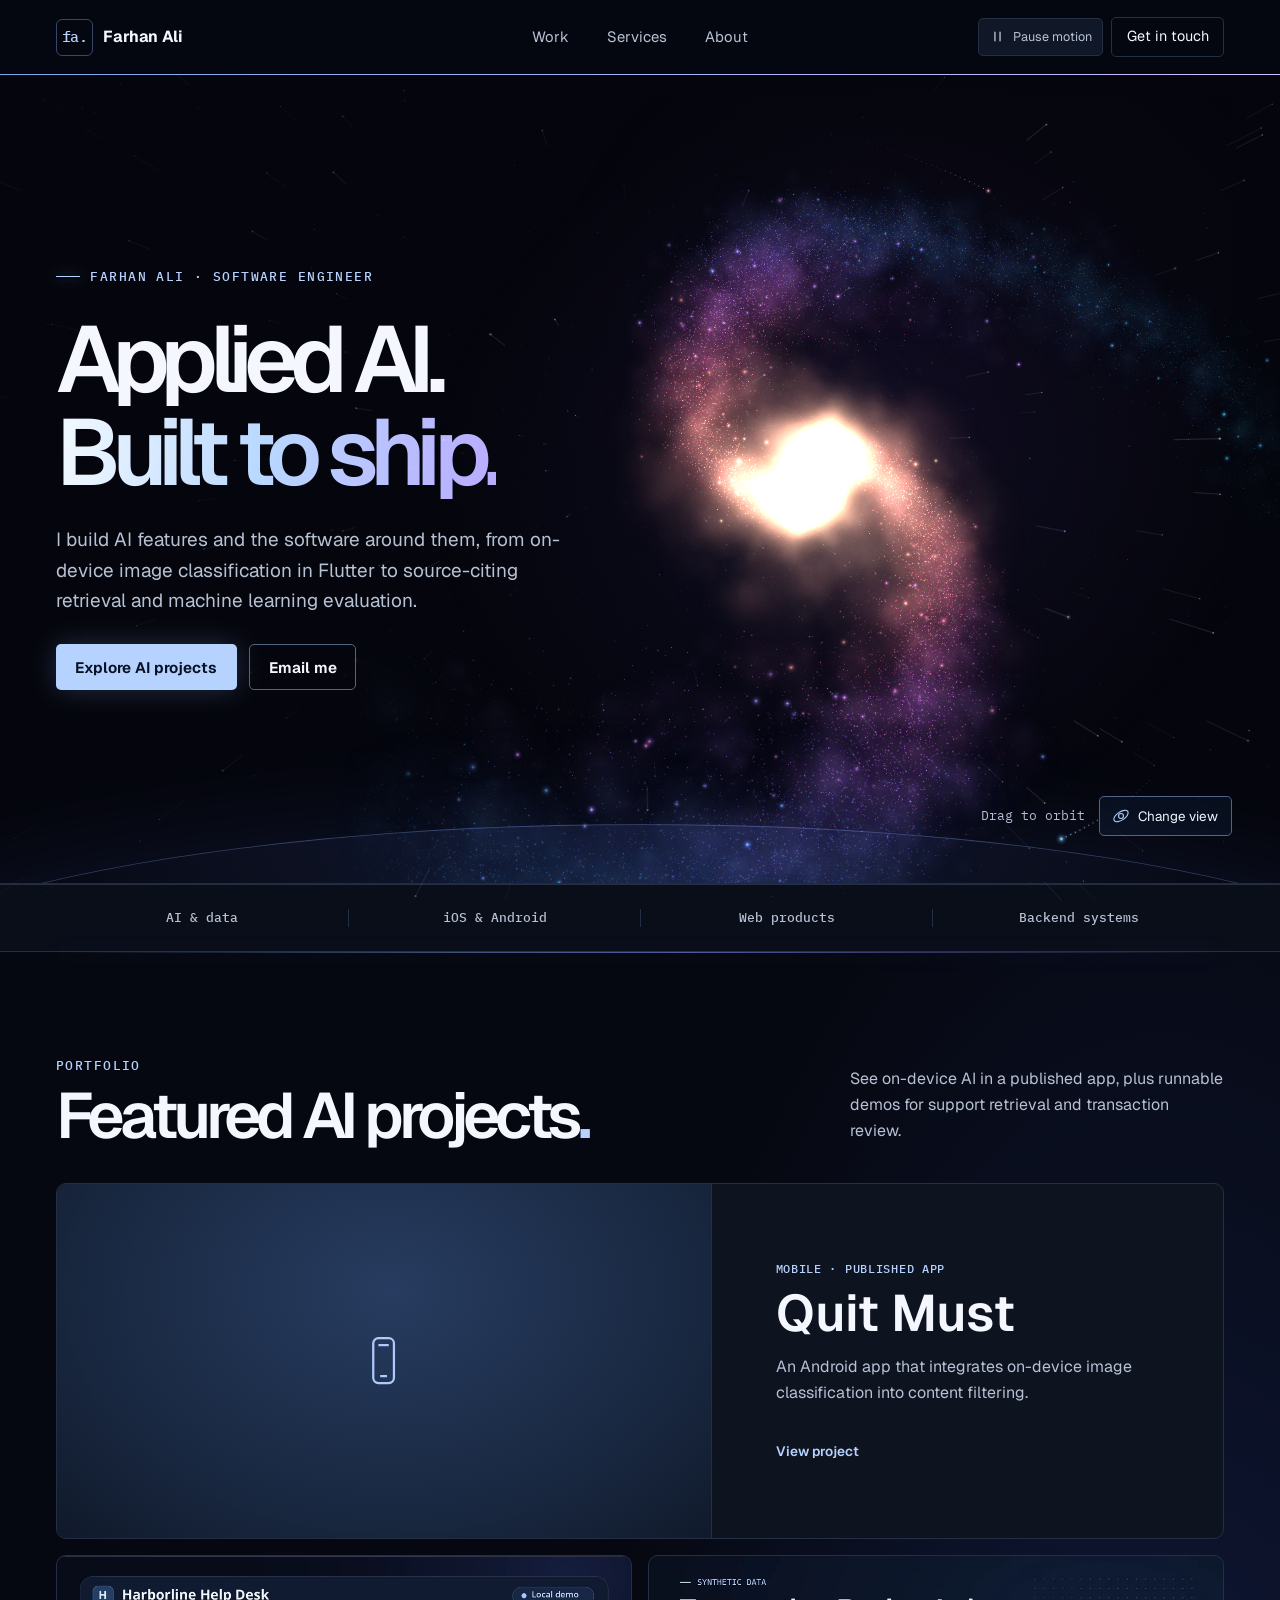
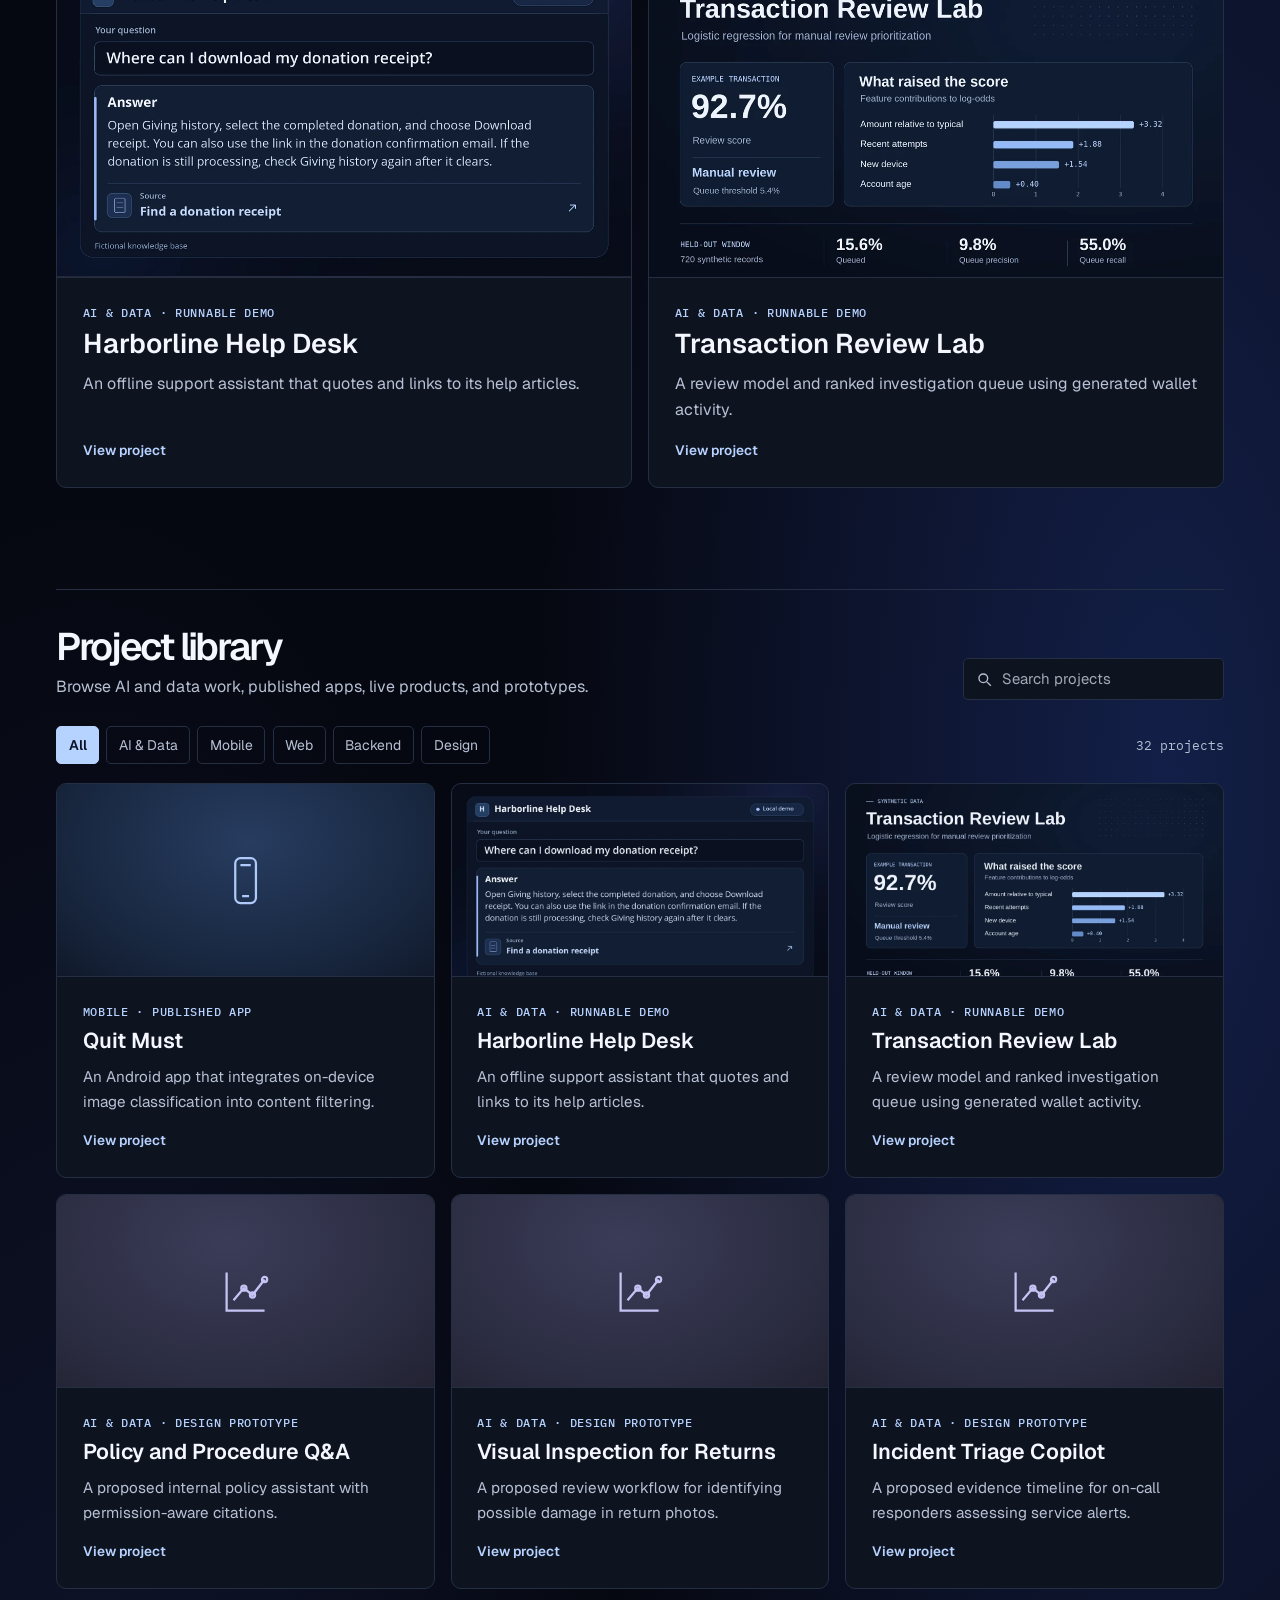
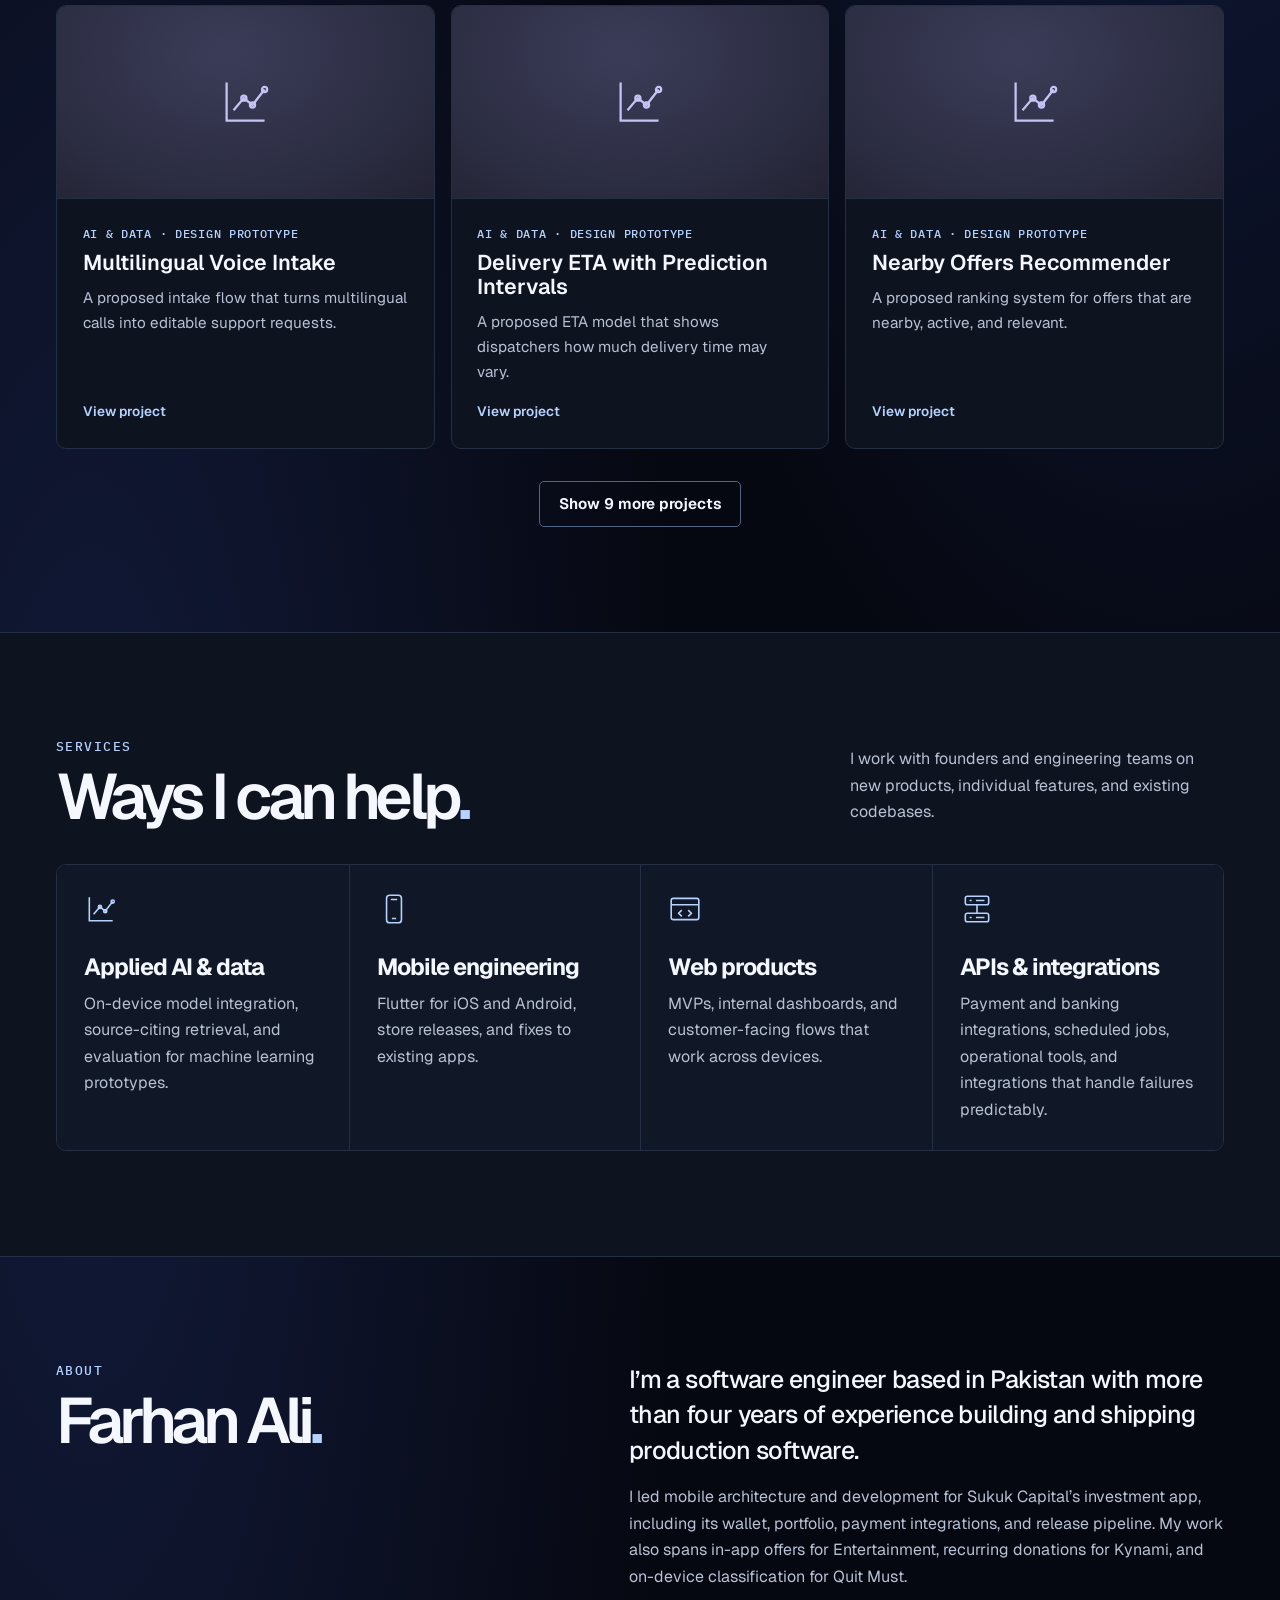
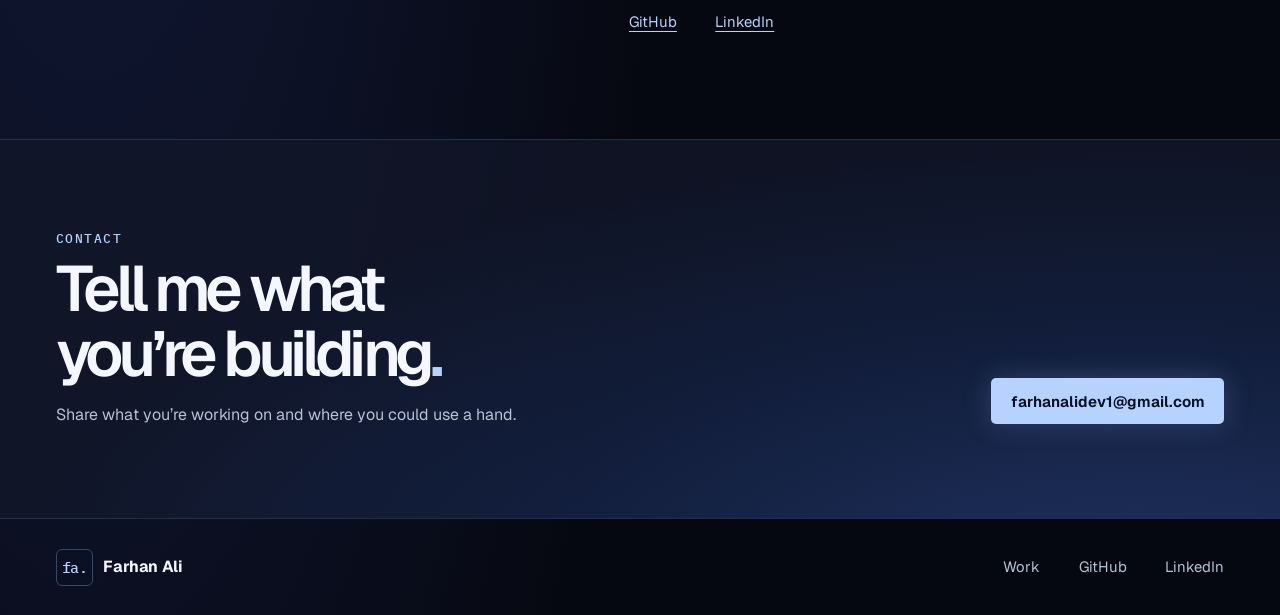
==== commit b36793fd: "Render an interactive 3D galaxy on the portfolio" ====
--- a/site/index.html
+++ b/site/index.html
@@ -16,8 +16,9 @@
   <link rel="preconnect" href="https://fonts.googleapis.com">
   <link rel="preconnect" href="https://fonts.gstatic.com" crossorigin>
   <link href="https://fonts.googleapis.com/css2?family=Geist:wght@400;500;600;700&amp;family=IBM+Plex+Mono:wght@400;500&amp;display=swap" rel="stylesheet">
-  <link rel="stylesheet" href="styles.css">
+  <link rel="stylesheet" href="styles.css?v=galaxy-3d">
   <script src="starfield.js" defer></script>
+  <script src="galaxy.js" defer></script>
   <script src="projects.js" defer></script>
   <script src="app.js" defer></script>
 </head>
@@ -47,9 +48,15 @@
       <div class="hero-art" aria-hidden="true">
         <img src="assets/galaxy.webp" alt="" width="1586" height="992" fetchpriority="high">
       </div>
-      <div class="orbits" aria-hidden="true">
-        <div class="orbit orbit-wide"><span></span></div>
-        <div class="orbit orbit-steep"><span></span></div>
+      <div class="galaxy-stage">
+        <canvas id="galaxy-canvas" aria-hidden="true"></canvas>
+        <div class="galaxy-controls">
+          <span id="galaxy-instruction">Drag to orbit</span>
+          <button type="button" id="galaxy-view" aria-describedby="galaxy-instruction" hidden>
+            <svg aria-hidden="true" viewBox="0 0 22 22" fill="none" stroke="currentColor" stroke-width="1.35"><circle cx="11" cy="11" r="3"/><ellipse cx="11" cy="11" rx="10" ry="5" transform="rotate(-34 11 11)"/></svg>
+            Change view
+          </button>
+        </div>
       </div>
       <div class="shell hero-inner">
         <div class="hero-copy">
--- a/site/styles.css
+++ b/site/styles.css
@@ -77,9 +77,9 @@
 }
 .hero-inner {
   position: relative; z-index: 1; display: flex; align-items: center;
-  min-height: clamp(580px, calc(98svh - 74px), 840px); padding-block: 4.6rem;
-}
-.hero-copy { width: min(100%, 720px); }
+  min-height: clamp(590px, calc(98svh - 74px), 860px); padding-block: 4.6rem; pointer-events: none;
+}
+.hero-copy { width: min(100%, 670px); pointer-events: auto; }
 .hero::after {
   content: ""; position: absolute; inset: auto -16% -342px;
   height: 400px; border-radius: 50%; border-top: 1px solid #8db1ff50;
@@ -111,7 +111,7 @@
 .button-quiet { background: transparent; border-color: #526585; color: var(--ink); }
 .button-quiet:hover { border-color: var(--accent); color: var(--accent); }
 .hero-art {
-  position: absolute; z-index: -2; inset: -2%; overflow: hidden; pointer-events: none;
+  position: absolute; z-index: -2; inset: -2%; overflow: hidden; pointer-events: none; transition: opacity .75s var(--ease);
 }
 .hero-art img {
   width: 100%; height: 100%; object-fit: cover; object-position: 68% 51%;
@@ -124,27 +124,44 @@
     linear-gradient(90deg, #05060ef5 0%, #05060ec4 26%, #05060e36 56%, transparent 77%),
     linear-gradient(180deg, #05060e62, transparent 23%, transparent 69%, #060811e9 100%);
 }
-.orbits {
-  position: absolute; z-index: -1; inset: 6% 0 0 43%; pointer-events: none;
-  display: grid; place-items: center;
-  translate: calc(var(--space-x, 0px) * .53) calc(var(--space-y, 0px) * .6);
-}
-.orbit {
-  position: absolute; width: 93%; aspect-ratio: 2.52; border: 1px solid #91b9ff47;
-  border-radius: 50%; transform: rotate(-24deg); box-shadow: 0 0 20px #7d97f91a;
-}
-.orbit-steep { width: 75%; aspect-ratio: 2.16; border-color: #b4a3ff2f; transform: rotate(26deg); }
-.orbit > span {
-  position: absolute; top: 0; left: 0; width: 7px; height: 7px; border-radius: 50%;
-  background: #f0f7ff; box-shadow: 0 0 9px 4px #a2d4ffb0, 0 0 29px 7px #588affca;
-  offset-path: ellipse(50% 50% at 50% 50%);
-  offset-distance: 14%;
-}
-.orbit-steep > span { width: 5px; height: 5px; }
-html[data-motion="running"] .orbit-wide > span { animation: orbit-run 16s linear infinite; }
-html[data-motion="running"] .orbit-steep > span { animation: orbit-run 22s -11s linear infinite reverse; }
-body.dialog-open .orbit > span { animation-play-state: paused !important; }
-@keyframes orbit-run { from { offset-distance: 14%; } to { offset-distance: 114%; } }
+
+.galaxy-stage {
+  position: absolute; inset: 0 -1.5% 0 26%;
+  z-index: 0; opacity: 0; pointer-events: none;
+  transition: opacity .75s var(--ease);
+}
+.hero.has-galaxy .hero-art { opacity: 0; }
+.hero.has-galaxy .galaxy-stage { opacity: 1; pointer-events: auto; }
+.galaxy-stage::before {
+  content: ""; pointer-events: none; position: absolute; inset: 2% 7%;
+  background:
+    radial-gradient(ellipse at 52% 51%, #5365eb1b 0%, #2d277216 32%, transparent 66%),
+    radial-gradient(ellipse at 65% 34%, #2f164220 0%, transparent 53%);
+}
+#galaxy-canvas {
+  display: block; position: absolute; inset: 0; width: 100%; height: 100%;
+  cursor: grab; touch-action: pan-y;
+  mask-image: linear-gradient(90deg, transparent, #000 14%, #000 95%, transparent);
+}
+.galaxy-stage.is-orbiting #galaxy-canvas { cursor: grabbing; }
+.galaxy-controls {
+  position: absolute; bottom: clamp(2.2rem, 5.2vh, 4.2rem); right: max(7%, 2.5rem);
+  display: none; align-items: center; gap: .9rem;
+}
+.hero.has-galaxy .galaxy-controls { display: flex; }
+#galaxy-instruction { color: var(--muted); font: 400 .8rem/1.4 var(--mono); }
+#galaxy-view {
+  min-height: 40px; padding: .42rem .76rem;
+  display: inline-flex; gap: .5rem; align-items: center;
+  border: 1px solid #526589; border-radius: 5px;
+  backdrop-filter: blur(8px); background: #0a1220d9;
+  font-size: .84rem; color: var(--ink);
+}
+#galaxy-view svg { width: 18px; height: 18px; color: var(--accent); }
+#galaxy-view:hover { border-color: var(--accent); color: var(--accent); }
+@media (pointer: coarse) {
+  #galaxy-instruction { display: none; }
+}
 
 .hero-intro, .hero h1, .hero-summary, .hero-actions { animation: enter-copy 1.02s var(--ease) both; }
 .hero h1 { animation-delay: .12s; }
@@ -319,7 +336,7 @@
 }
 @media (max-width: 999px) {
   .shell { width: min(100% - 64px, 1350px); }
-  .orbits { inset-inline-start: 43%; inset-inline-end: -4%; }
+  .galaxy-stage { inset-inline-start: 25%; }
   .featured-grid { grid-template-columns: repeat(3, minmax(0, 1fr)); }
   .featured-card .card-content { min-height: 0; }
   .services-grid { grid-template-columns: repeat(2, minmax(0, 1fr)); }
@@ -333,7 +350,7 @@
   .header-inner nav a { font-size: .83rem; }
   .header-contact { font-size: .82rem; padding: .35rem .56rem; }
   .mark { width: 32px; font-size: .82rem; }
-  .hero-inner { min-height: unset; padding-block: 54px clamp(206px, 49vw, 313px); }
+  .hero-inner { min-height: unset; padding-block: 54px clamp(306px, 61vw, 410px); }
   .hero h1 { font-size: clamp(3.45rem, 10vw, 5rem); margin-top: .24em; }
   .hero-summary { margin-top: 1rem; }
   .hero-art { inset: 28% -14% -4%; }
@@ -341,7 +358,9 @@
   .hero-art::after {
     background: linear-gradient(180deg, #05060d 0%, #05060de0 22%, #05060d38 52%, transparent 74%, #060811bd 100%);
   }
-  .orbits { inset: auto -2% 0 16%; height: 49%; opacity: .74; }
+  .galaxy-stage { inset: auto -4% .55rem; height: clamp(300px, 61vw, 400px); }
+  .galaxy-controls { bottom: .75rem; right: 7%; gap: .62rem; }
+  #galaxy-canvas { mask-image: linear-gradient(90deg, transparent, #000 8%, #000 92%, transparent); }
   .motion-toggle { padding-inline: .46rem; min-height: 36px; }
   #motion-label {
     position: absolute; clip-path: inset(50%); width: 1px; height: 1px;
@@ -395,11 +414,11 @@
   transition-delay: 0ms !important;
   scroll-behavior: auto !important;
 }
-html[data-motion="paused"] .reveal.pending, html[data-motion="paused"] .hero-art img, html[data-motion="paused"] .orbits {
+html[data-motion="paused"] .reveal.pending, html[data-motion="paused"] .hero-art img {
   opacity: 1;
   translate: none;
 }
-html[data-motion="paused"] .orbit > span, html[data-motion="paused"] .site-header::after { animation: none; }
+html[data-motion="paused"] .site-header::after { animation: none; }
 html[data-motion="paused"] .card:hover, html[data-motion="paused"] .button:hover { transform: none; translate: none; }
 @media (prefers-reduced-motion: reduce) {
   html:not([data-motion="running"]), html:not([data-motion="running"]) *,
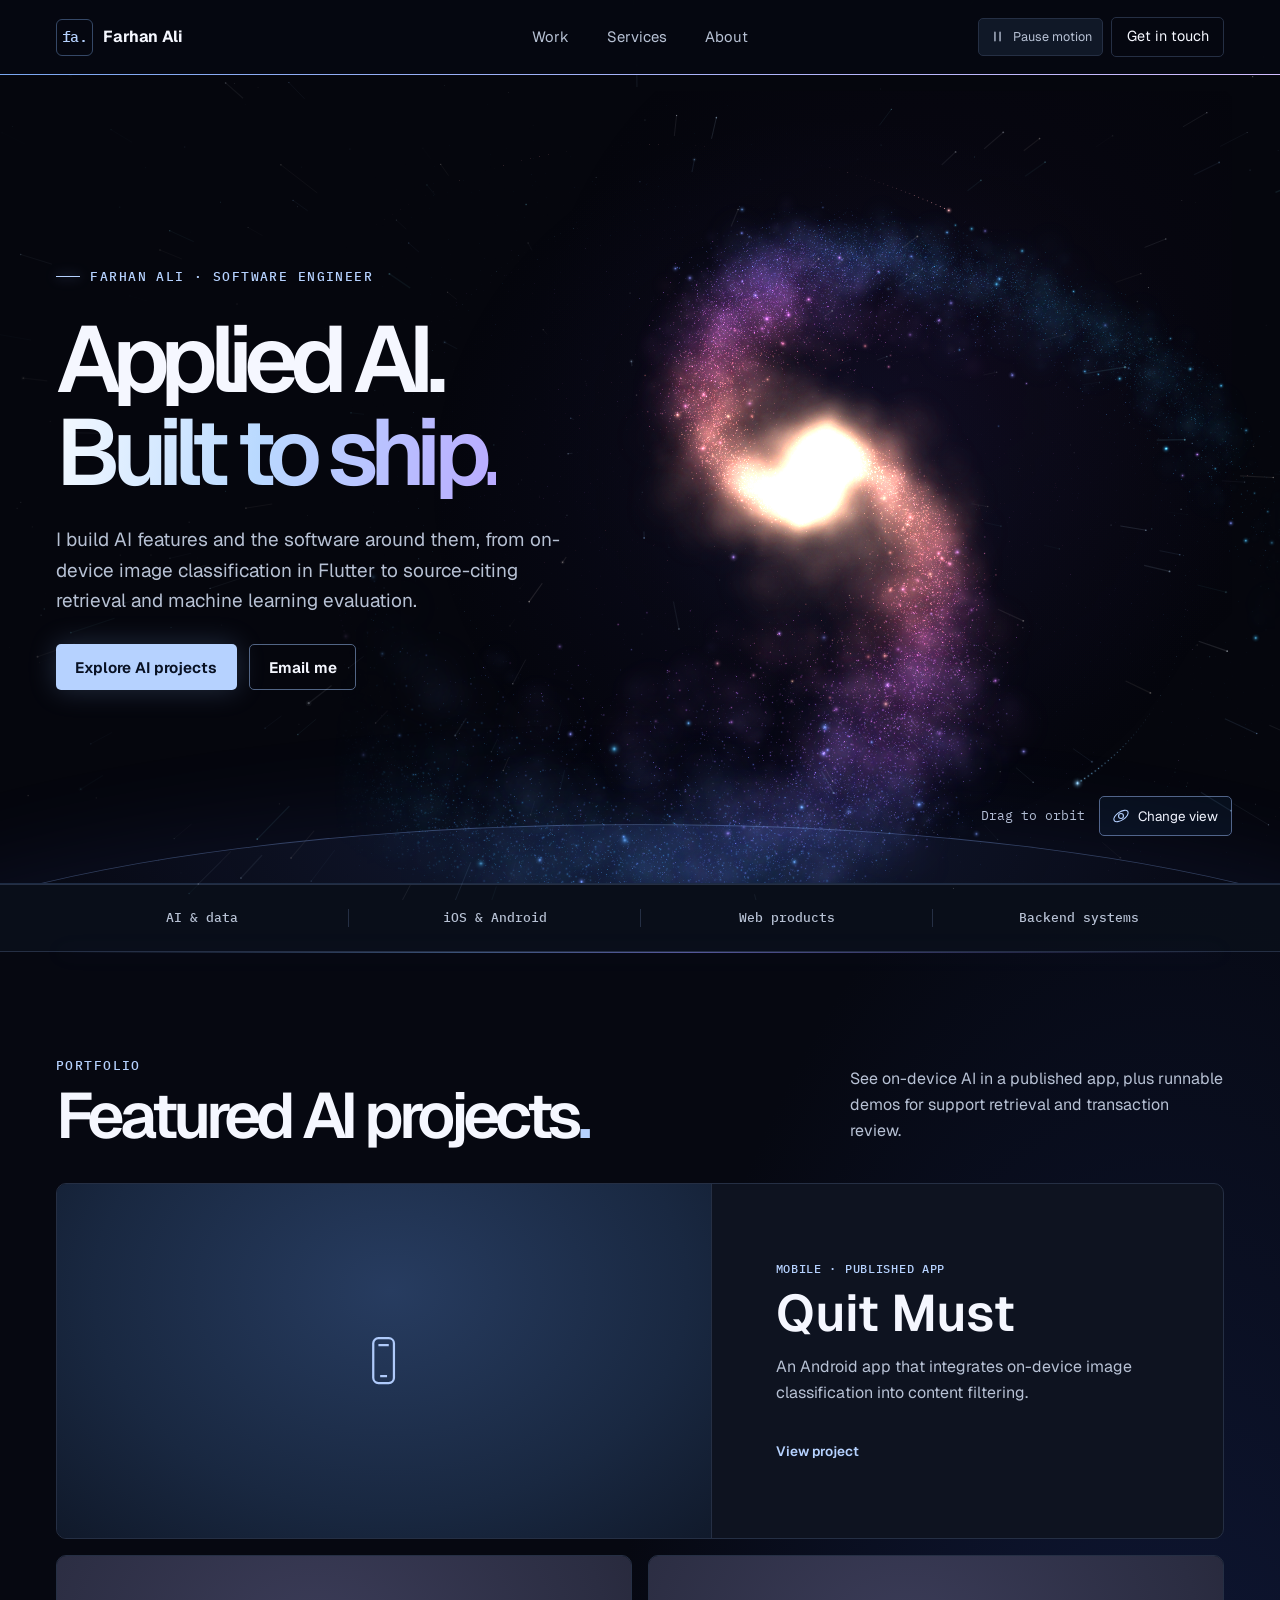
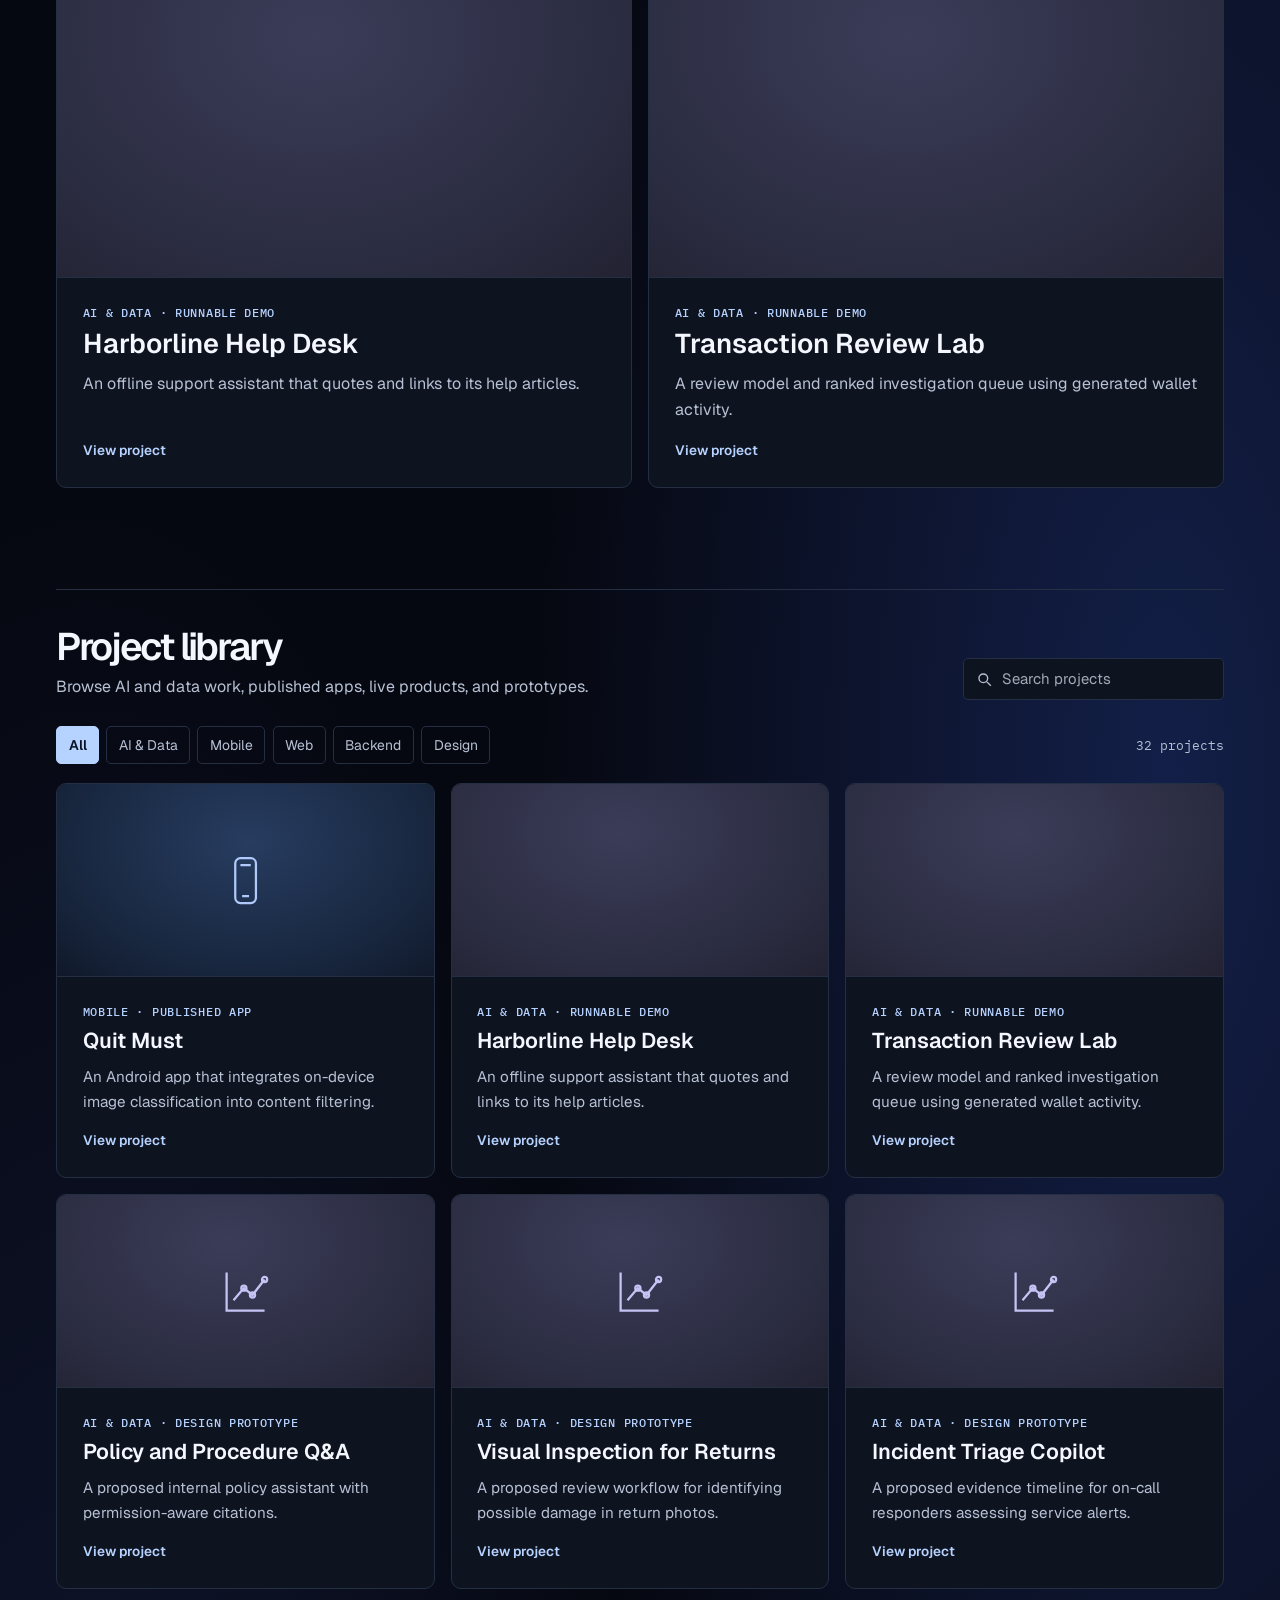
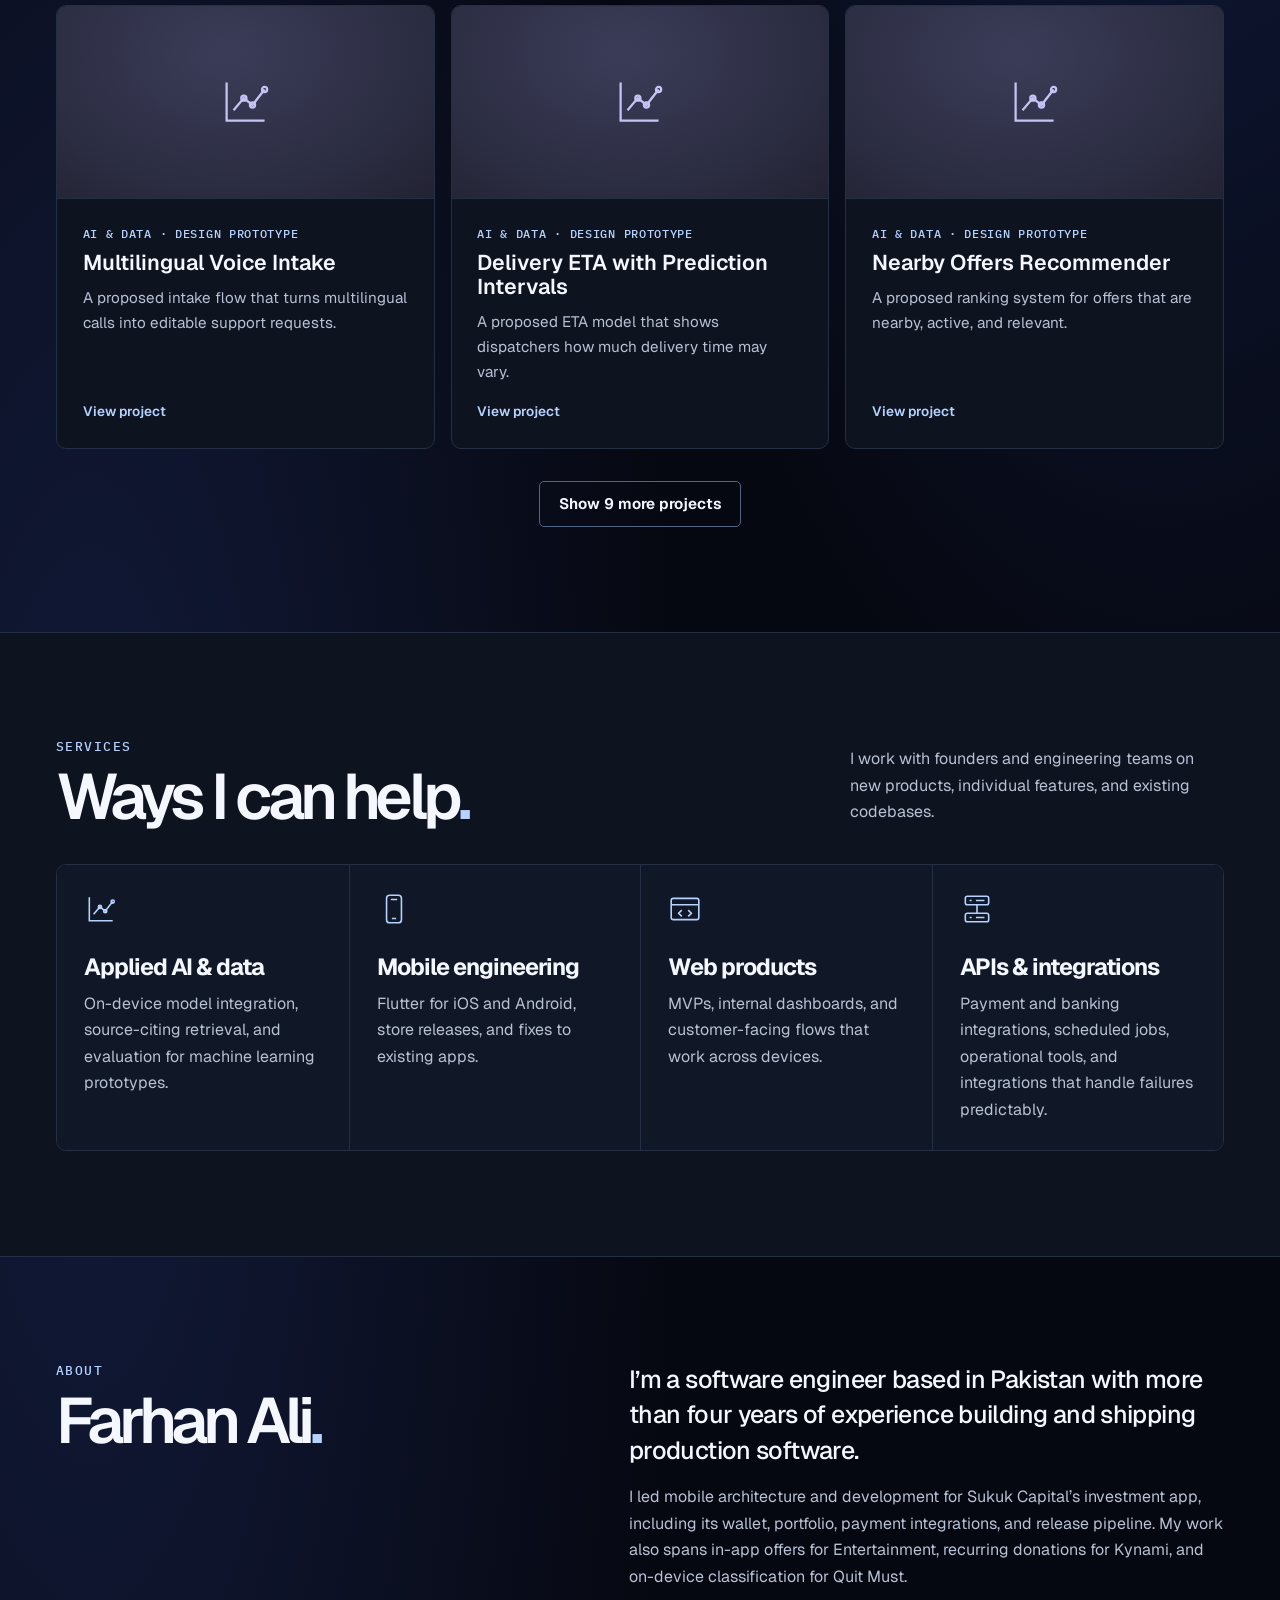
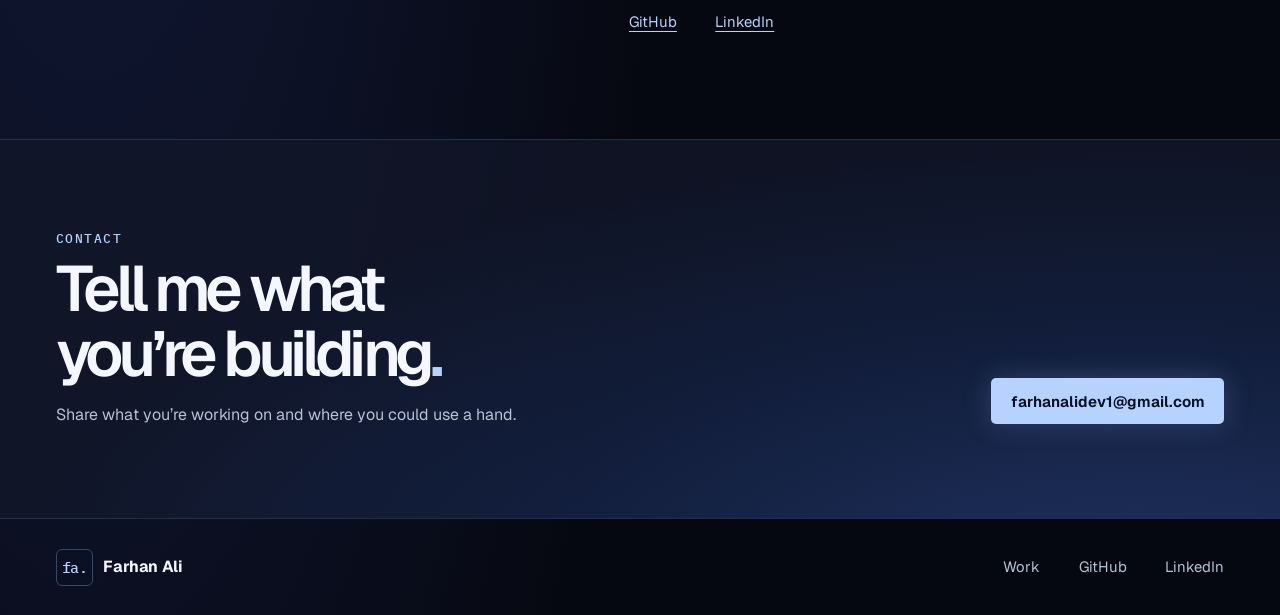
==== commit db431110: "Keep the 3D galaxy interactive across browsers" ====
--- a/site/index.html
+++ b/site/index.html
@@ -16,9 +16,9 @@
   <link rel="preconnect" href="https://fonts.googleapis.com">
   <link rel="preconnect" href="https://fonts.gstatic.com" crossorigin>
   <link href="https://fonts.googleapis.com/css2?family=Geist:wght@400;500;600;700&amp;family=IBM+Plex+Mono:wght@400;500&amp;display=swap" rel="stylesheet">
-  <link rel="stylesheet" href="styles.css?v=galaxy-3d">
+  <link rel="stylesheet" href="styles.css?v=galaxy-orbit">
   <script src="starfield.js" defer></script>
-  <script src="galaxy.js" defer></script>
+  <script src="galaxy.js?v=galaxy-orbit" defer></script>
   <script src="projects.js" defer></script>
   <script src="app.js" defer></script>
 </head>
@@ -50,6 +50,7 @@
       </div>
       <div class="galaxy-stage">
         <canvas id="galaxy-canvas" aria-hidden="true"></canvas>
+        <canvas id="galaxy-canvas-fallback" aria-hidden="true"></canvas>
         <div class="galaxy-controls">
           <span id="galaxy-instruction">Drag to orbit</span>
           <button type="button" id="galaxy-view" aria-describedby="galaxy-instruction" hidden>
--- a/site/styles.css
+++ b/site/styles.css
@@ -138,12 +138,14 @@
     radial-gradient(ellipse at 52% 51%, #5365eb1b 0%, #2d277216 32%, transparent 66%),
     radial-gradient(ellipse at 65% 34%, #2f164220 0%, transparent 53%);
 }
-#galaxy-canvas {
+.galaxy-stage canvas {
   display: block; position: absolute; inset: 0; width: 100%; height: 100%;
   cursor: grab; touch-action: pan-y;
   mask-image: linear-gradient(90deg, transparent, #000 14%, #000 95%, transparent);
 }
-.galaxy-stage.is-orbiting #galaxy-canvas { cursor: grabbing; }
+#galaxy-canvas-fallback, .galaxy-stage[data-renderer="canvas"] #galaxy-canvas { display: none; }
+.galaxy-stage[data-renderer="canvas"] #galaxy-canvas-fallback { display: block; }
+.galaxy-stage.is-orbiting canvas { cursor: grabbing; }
 .galaxy-controls {
   position: absolute; bottom: clamp(2.2rem, 5.2vh, 4.2rem); right: max(7%, 2.5rem);
   display: none; align-items: center; gap: .9rem;
@@ -360,7 +362,7 @@
   }
   .galaxy-stage { inset: auto -4% .55rem; height: clamp(300px, 61vw, 400px); }
   .galaxy-controls { bottom: .75rem; right: 7%; gap: .62rem; }
-  #galaxy-canvas { mask-image: linear-gradient(90deg, transparent, #000 8%, #000 92%, transparent); }
+  .galaxy-stage canvas { mask-image: linear-gradient(90deg, transparent, #000 8%, #000 92%, transparent); }
   .motion-toggle { padding-inline: .46rem; min-height: 36px; }
   #motion-label {
     position: absolute; clip-path: inset(50%); width: 1px; height: 1px;
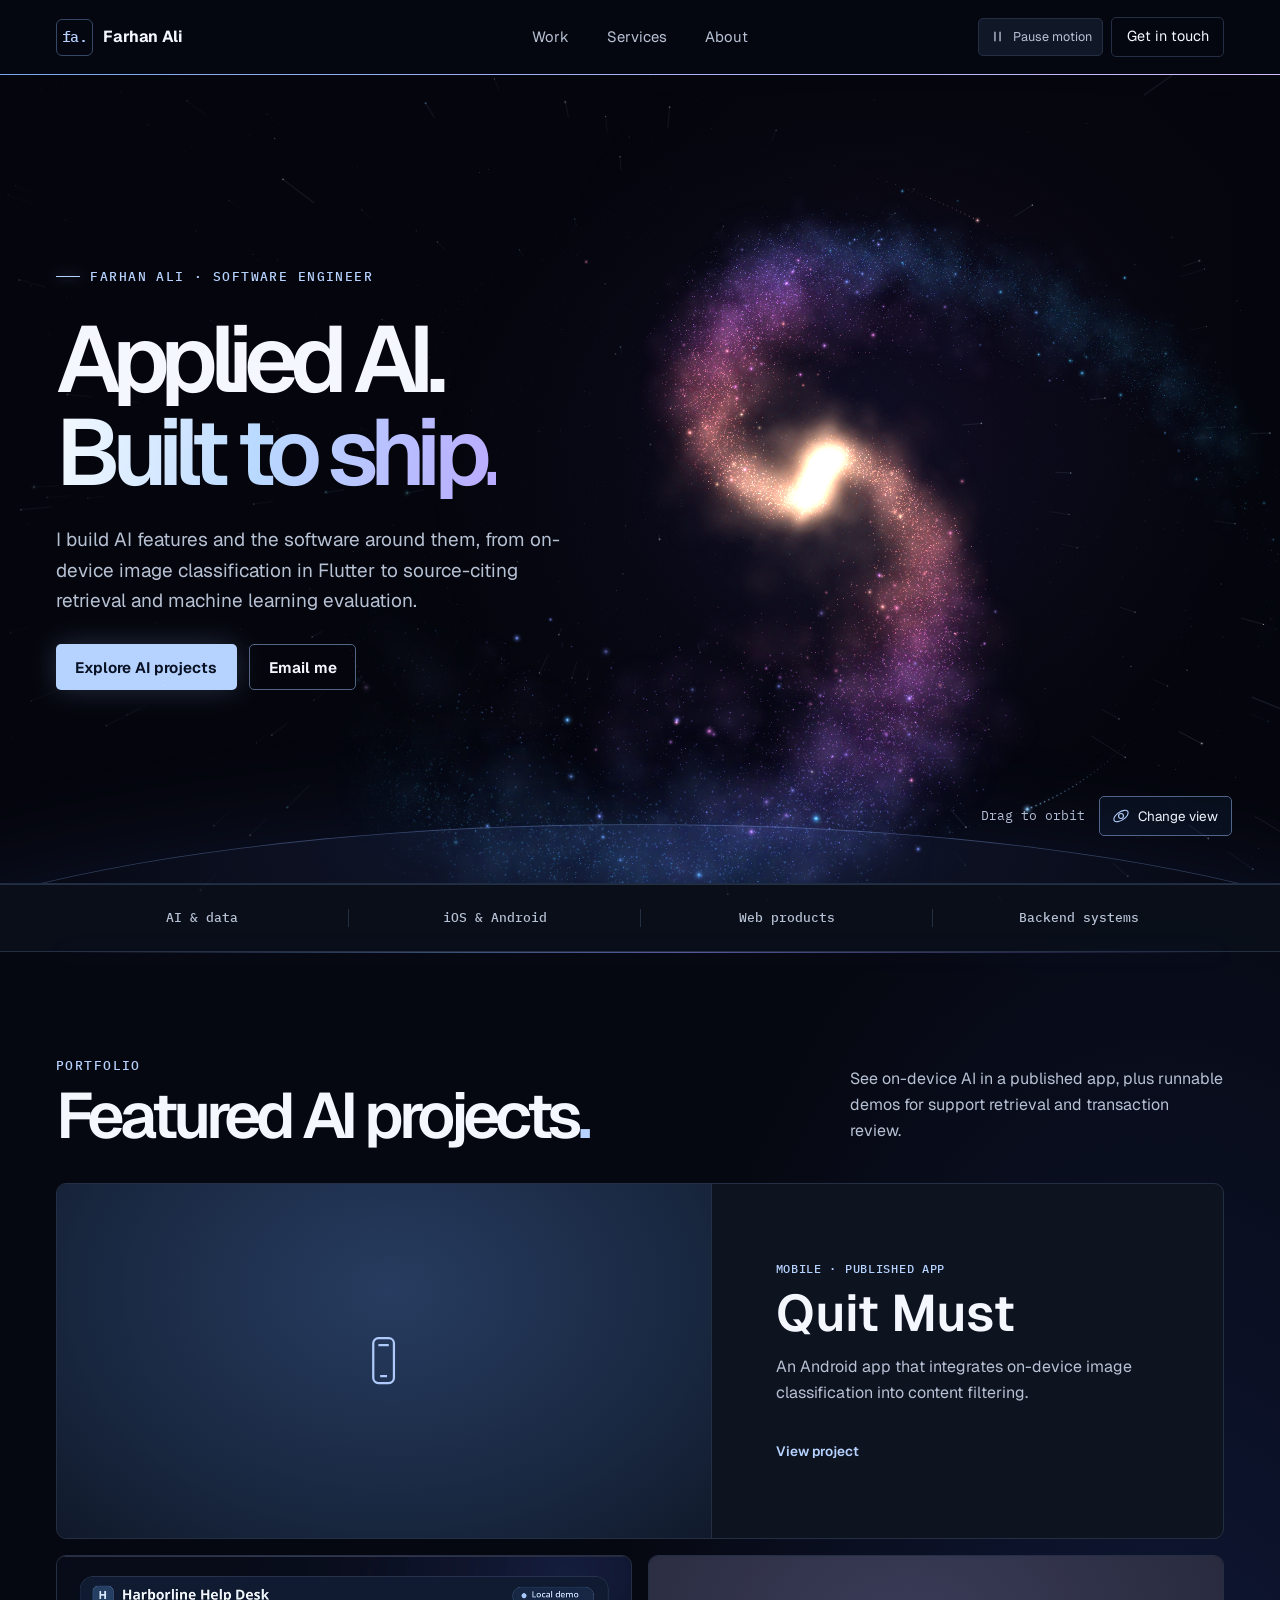
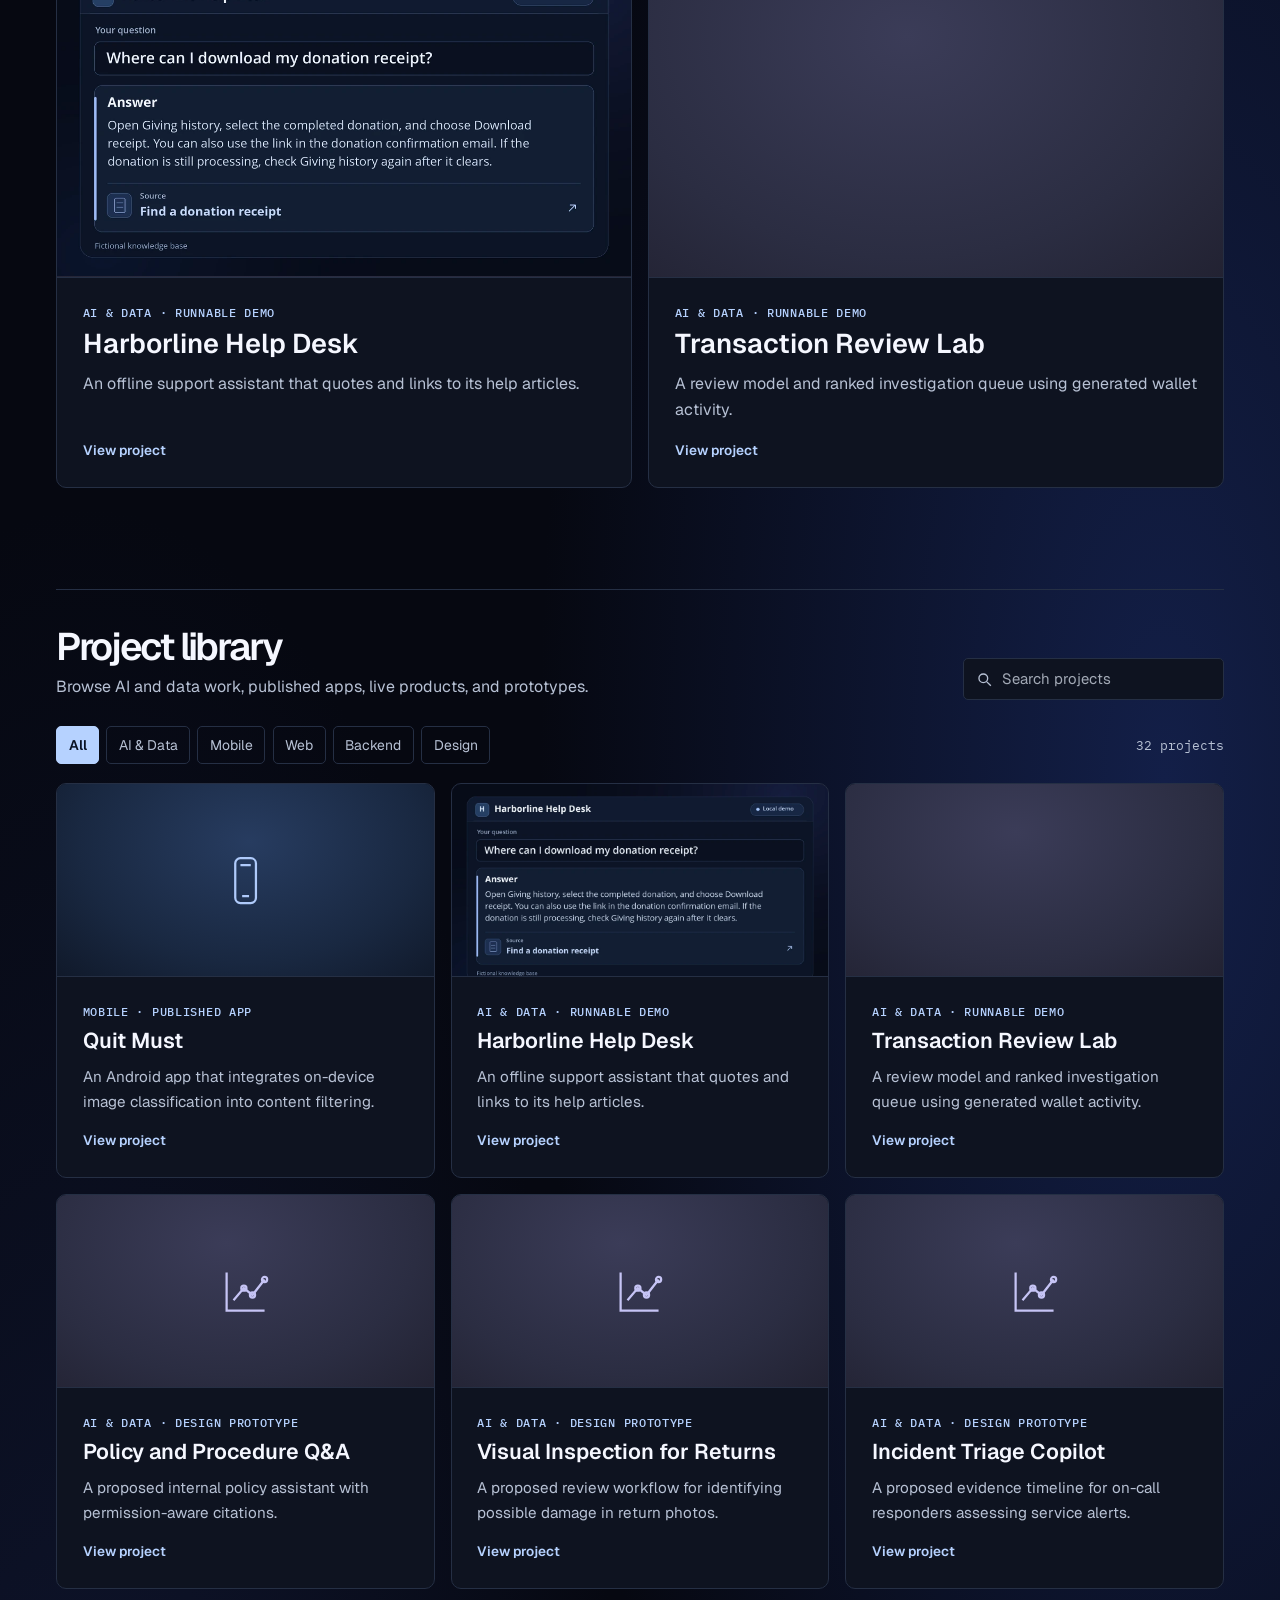
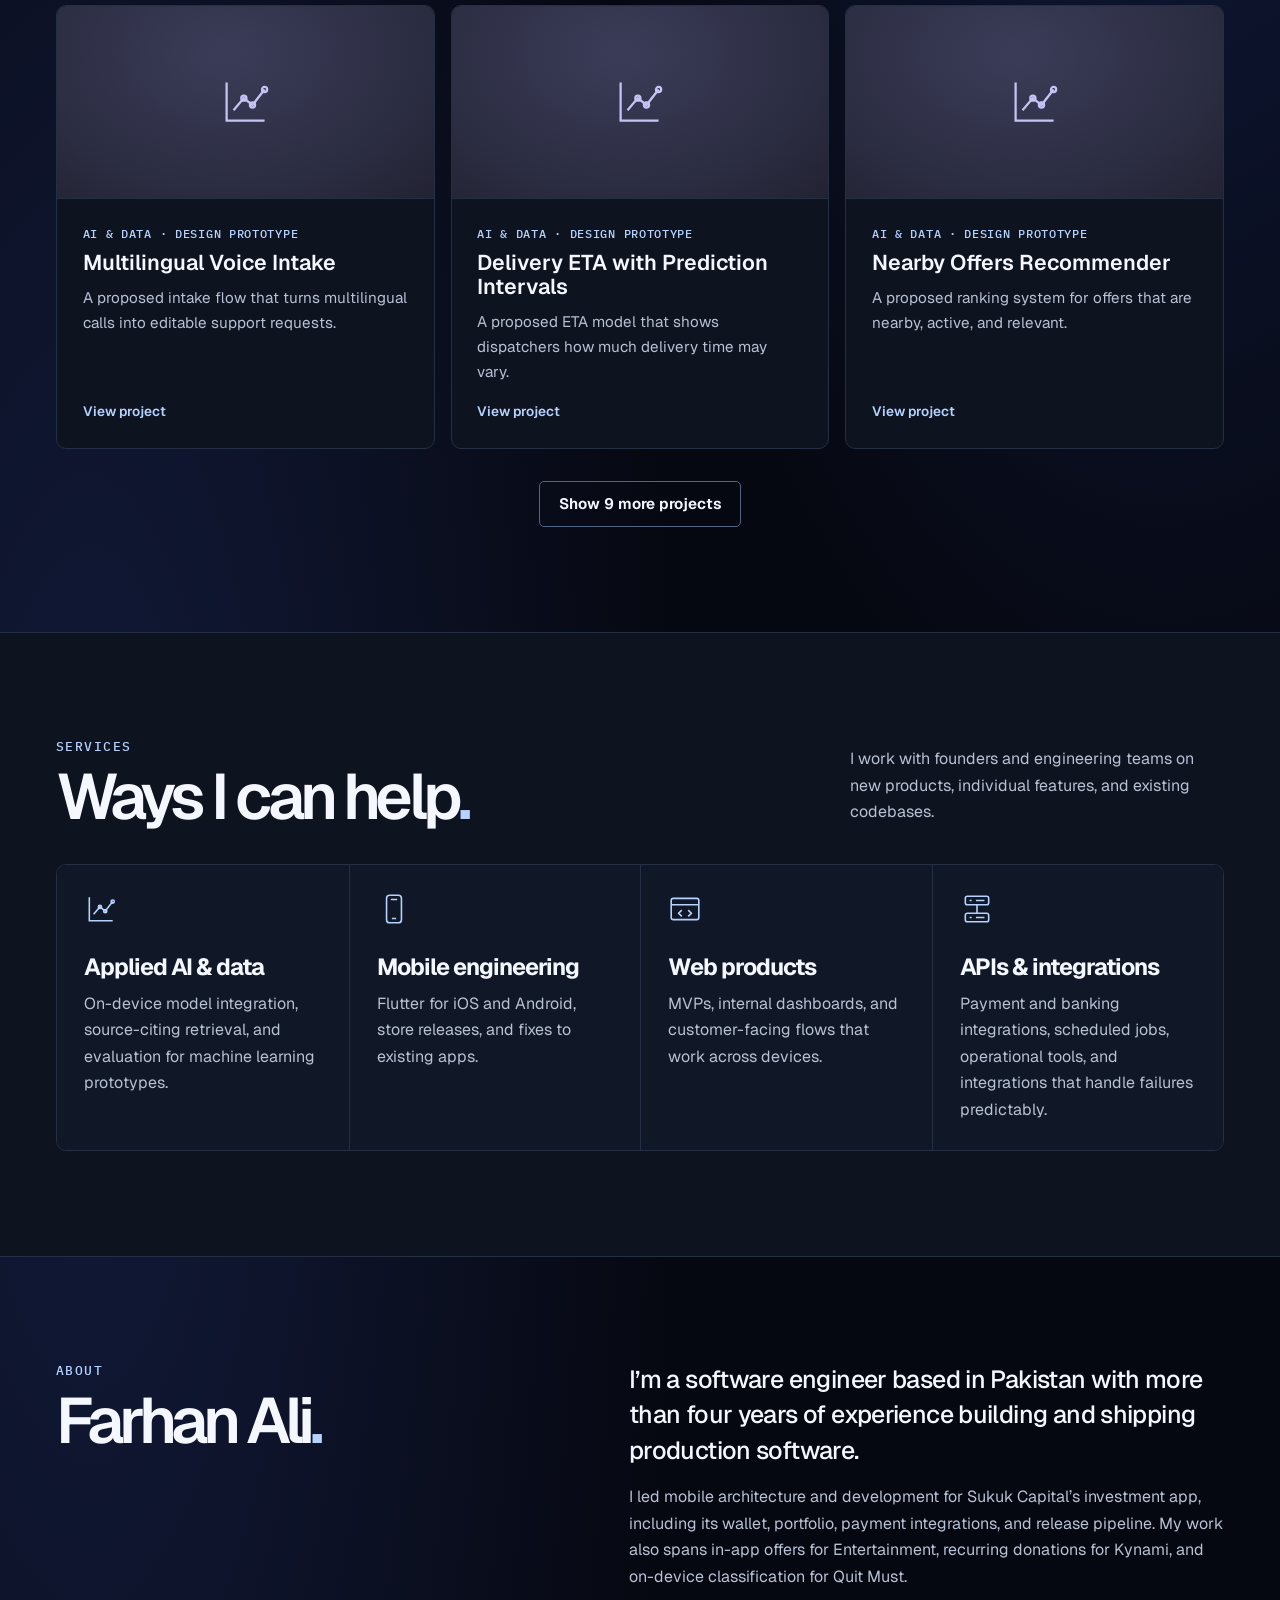
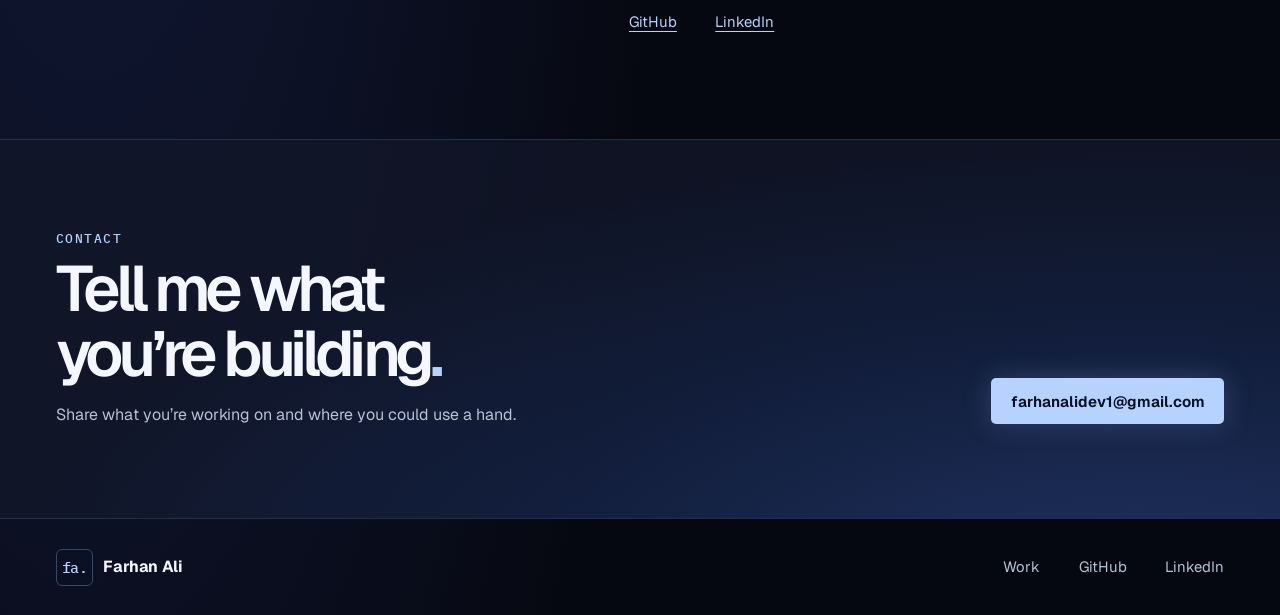
==== commit d308edb1: "Bring out the 3D spiral detail" ====
--- a/site/index.html
+++ b/site/index.html
@@ -18,7 +18,7 @@
   <link href="https://fonts.googleapis.com/css2?family=Geist:wght@400;500;600;700&amp;family=IBM+Plex+Mono:wght@400;500&amp;display=swap" rel="stylesheet">
   <link rel="stylesheet" href="styles.css?v=galaxy-orbit">
   <script src="starfield.js" defer></script>
-  <script src="galaxy.js?v=galaxy-orbit" defer></script>
+  <script src="galaxy.js?v=galaxy-detail" defer></script>
   <script src="projects.js" defer></script>
   <script src="app.js" defer></script>
 </head>
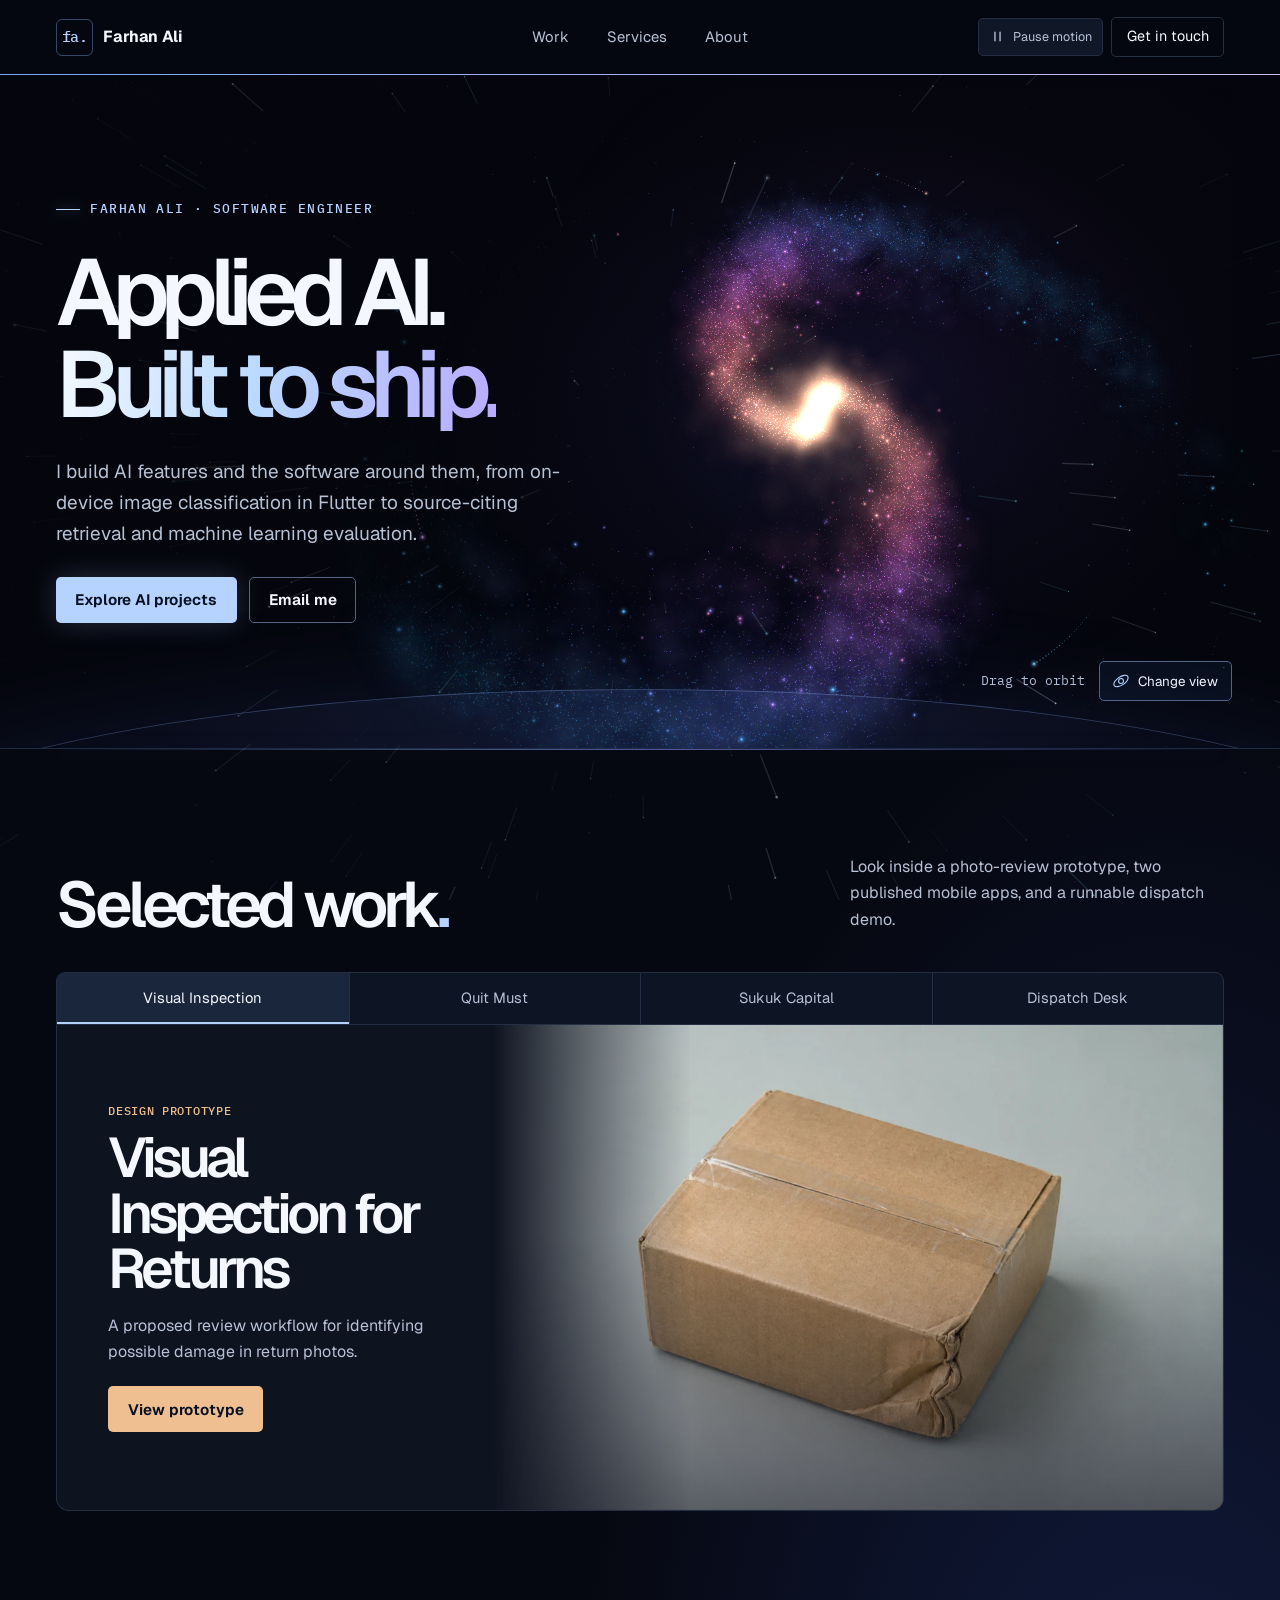
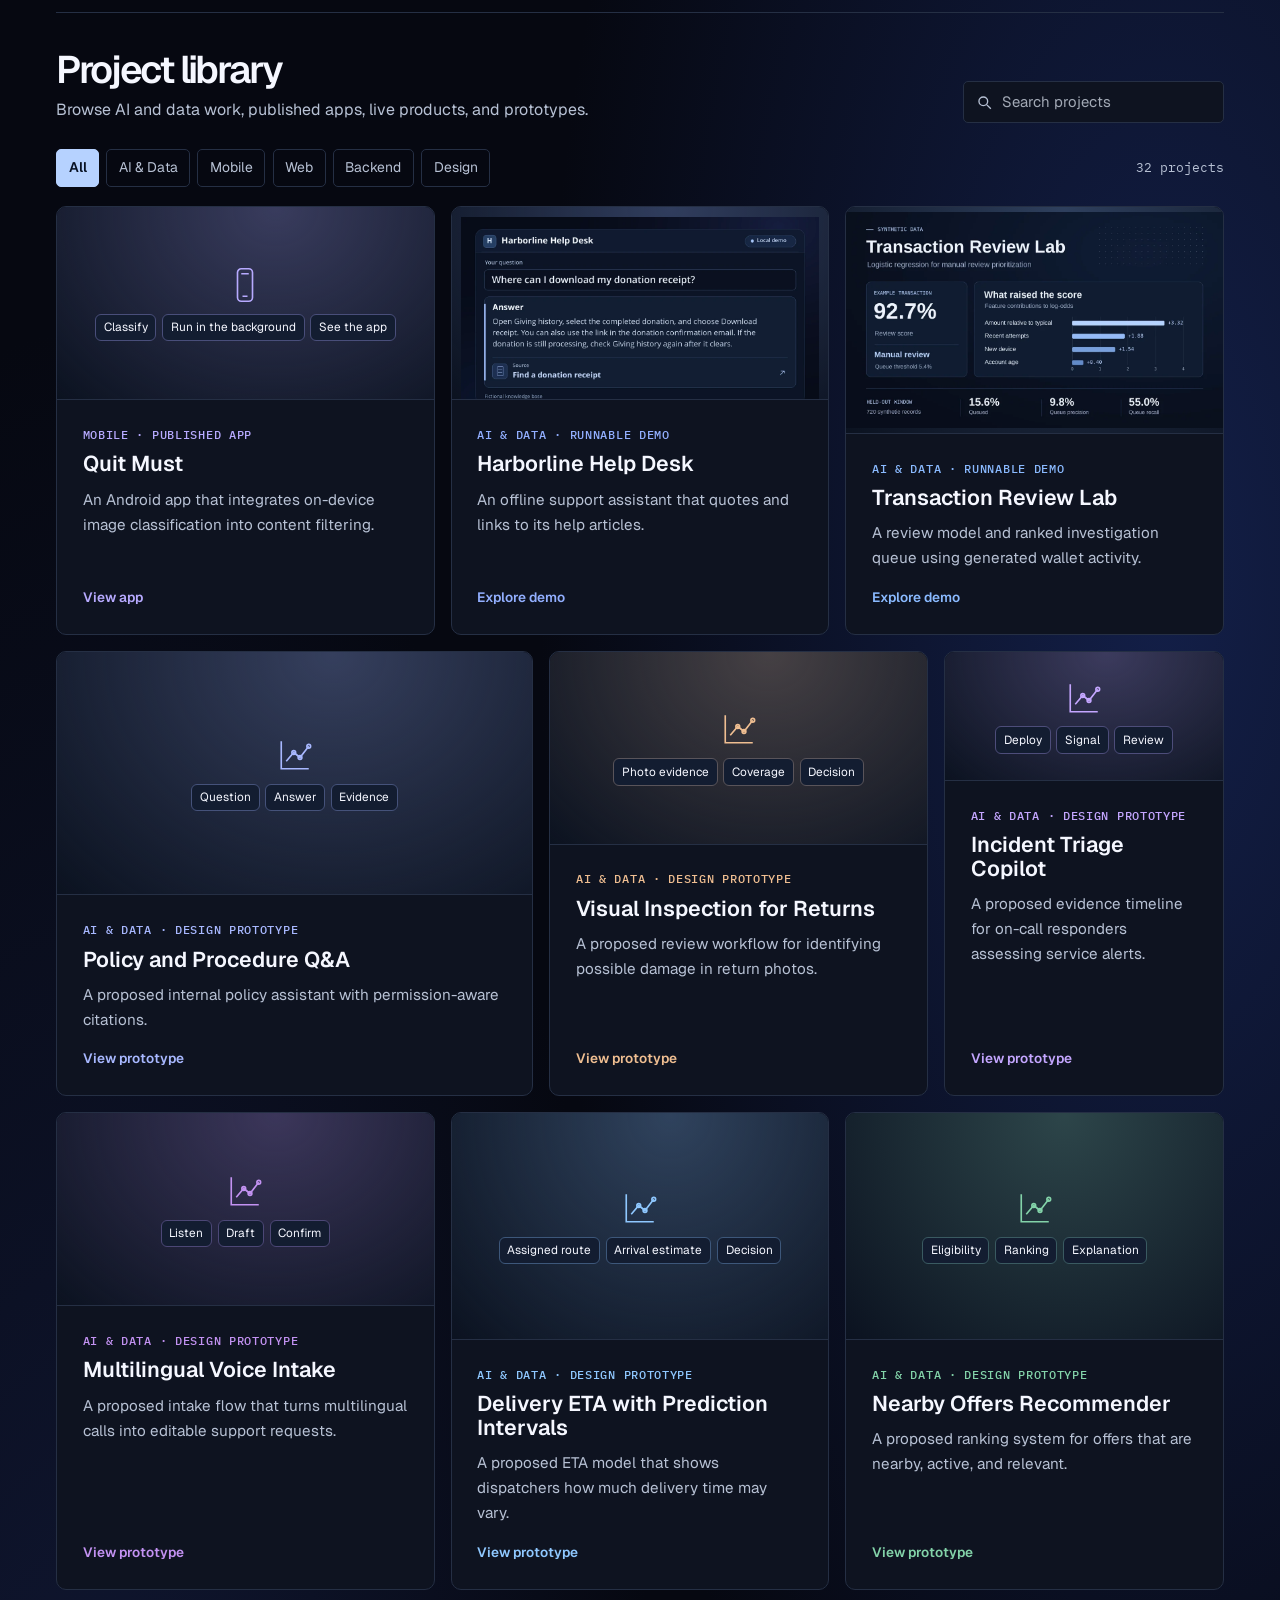
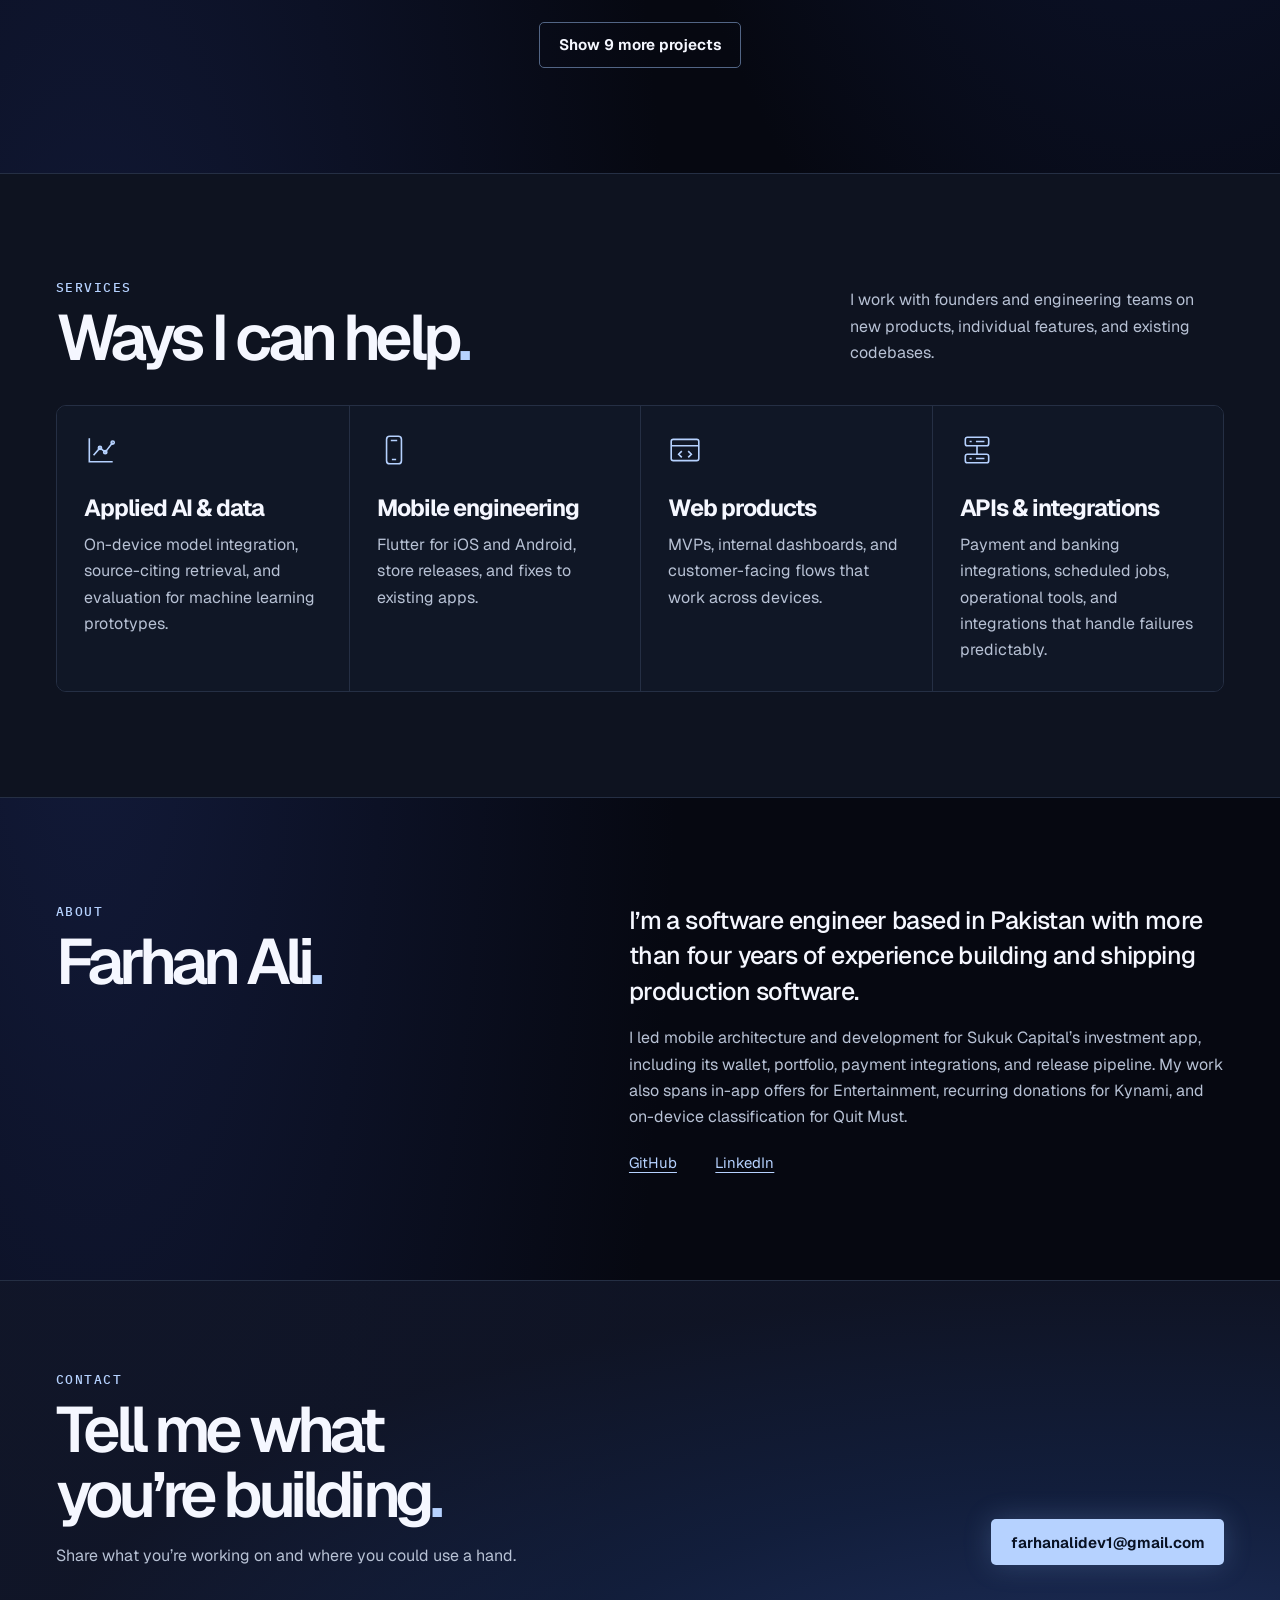
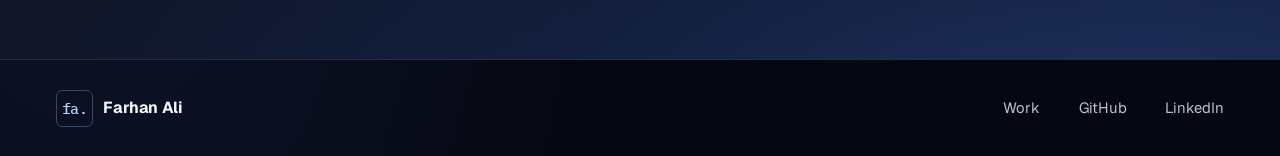
==== commit da503967: "Showcase featured projects with tailored case studies" ====
--- a/site/index.html
+++ b/site/index.html
@@ -16,11 +16,12 @@
   <link rel="preconnect" href="https://fonts.googleapis.com">
   <link rel="preconnect" href="https://fonts.gstatic.com" crossorigin>
   <link href="https://fonts.googleapis.com/css2?family=Geist:wght@400;500;600;700&amp;family=IBM+Plex+Mono:wght@400;500&amp;display=swap" rel="stylesheet">
-  <link rel="stylesheet" href="styles.css?v=galaxy-orbit">
+  <link rel="stylesheet" href="styles.css?v=showcase">
   <script src="starfield.js" defer></script>
   <script src="galaxy.js?v=galaxy-detail" defer></script>
   <script src="projects.js" defer></script>
-  <script src="app.js" defer></script>
+  <script src="project-stories.js" defer></script>
+  <script src="app.js?v=showcase" defer></script>
 </head>
 <body>
   <canvas id="starfield" aria-hidden="true"></canvas>
@@ -72,21 +73,17 @@
       </div>
     </section>
 
-    <section class="focus-strip" aria-label="Areas of expertise">
-      <div class="shell focus-inner">
-        <span>AI &amp; data</span><span>iOS &amp; Android</span><span>Web products</span><span>Backend systems</span>
-      </div>
-    </section>
-
     <section class="shell section work-section" id="work" aria-labelledby="work-title">
       <div class="section-head reveal">
         <div>
-          <p class="eyebrow">Portfolio</p>
-          <h2 id="work-title">Featured AI projects<span>.</span></h2>
+          <h2 id="work-title">Selected work<span>.</span></h2>
         </div>
-        <p>See on-device AI in a published app, plus runnable demos for support retrieval and transaction review.</p>
+        <p>Look inside a photo-review prototype, two published mobile apps, and a runnable dispatch demo.</p>
       </div>
-      <div class="featured-grid" id="featured-projects"></div>
+      <div class="spotlight" id="project-spotlight" hidden>
+        <div class="spotlight-options" id="spotlight-options" role="group" aria-label="Featured projects"></div>
+        <div id="spotlight-panel" class="spotlight-panel"></div>
+      </div>
 
       <div class="library" id="project-library">
         <div class="library-head reveal">
@@ -176,12 +173,20 @@
       <button type="button" class="dialog-close" id="dialog-close" aria-label="Close project" autofocus>×</button>
     </div>
     <div class="dialog-body">
-      <h2 id="dialog-title"></h2>
-      <p id="dialog-description" class="dialog-intro"></p>
+      <header class="dialog-project-intro">
+        <h2 id="dialog-title"></h2>
+        <p id="dialog-description" class="dialog-intro"></p>
+      </header>
       <div id="dialog-media"></div>
-      <p id="dialog-detail"></p>
-      <ul class="stack" id="dialog-stack" aria-label="Technologies"></ul>
-      <div class="dialog-links" id="dialog-links"></div>
+      <section class="dialog-story" aria-labelledby="dialog-story-title">
+        <h3 id="dialog-story-title"></h3>
+        <dl id="dialog-points" class="story-points"></dl>
+      </section>
+      <div class="dialog-project-copy">
+        <p id="dialog-detail"></p>
+        <ul class="stack" id="dialog-stack" aria-label="Technologies"></ul>
+        <div class="dialog-links" id="dialog-links"></div>
+      </div>
     </div>
   </dialog>
 </body>
--- a/site/styles.css
+++ b/site/styles.css
@@ -77,7 +77,7 @@
 }
 .hero-inner {
   position: relative; z-index: 1; display: flex; align-items: center;
-  min-height: clamp(590px, calc(98svh - 74px), 860px); padding-block: 4.6rem; pointer-events: none;
+  min-height: clamp(520px, calc(83svh - 74px), 775px); padding-block: 4.6rem; pointer-events: none;
 }
 .hero-copy { width: min(100%, 670px); pointer-events: auto; }
 .hero::after {
@@ -172,12 +172,8 @@
 @keyframes enter-copy { from { opacity: 0; transform: translateY(22px); } to { opacity: 1; transform: translateY(0); } }
 @keyframes enter-art { from { opacity: .28; scale: 1.11; } to { opacity: 1; scale: 1.055; } }
 
-.focus-strip { border-block: 1px solid var(--line); background: #0a101bd9; }
-.focus-inner { display: grid; grid-template-columns: repeat(4, 1fr); min-height: 66px; align-items: center; }
-.focus-inner span { color: var(--muted); text-align: center; font: 500 .83rem/1.3 var(--mono); }
-.focus-inner span + span { border-left: 1px solid var(--line); }
-
-.work-section { position: relative; }
+
+.work-section { position: relative; padding-top: clamp(2.65rem, 5vw, 4.6rem); }
 .work-section::before {
   content: ""; position: absolute; height: 1px; top: 0; inset-inline: 0;
   background: linear-gradient(90deg, transparent, #7fb0fb71 35%, #8e91ff94 54%, transparent);
@@ -188,7 +184,7 @@
 .section-head p:not(.eyebrow) { color: var(--muted); margin-bottom: .25rem; max-width: 40ch; }
 .section h2, .contact-wrap h2 { margin-top: .52rem; color: var(--ink); font: 600 clamp(2.65rem, 5vw, 5.25rem)/1.01 var(--sans); letter-spacing: -.075em; }
 .section h2 > span, .contact-wrap h2 > span { color: var(--accent); }
-.featured-grid, .project-grid, .services-grid { display: grid; gap: 1rem; grid-template-columns: repeat(3, minmax(0, 1fr)); }
+.project-grid, .services-grid { display: grid; gap: 1rem; grid-template-columns: repeat(3, minmax(0, 1fr)); }
 .card {
   position: relative; min-width: 0; display: flex; flex-direction: column;
   border: 1px solid var(--line); border-radius: 10px; overflow: hidden; background: var(--panel);
@@ -218,7 +214,6 @@
 .card-trigger::after { content: ""; inset: 0; position: absolute; z-index: 1; }
 .card-trigger:focus-visible { outline: none; text-decoration: underline; text-underline-offset: .14em; }
 .card-action { margin-top: auto; padding-top: .95rem; color: var(--accent); font-size: .85rem; font-weight: 600; }
-.featured-card .card-content { min-height: 200px; }
 
 .media {
   display: grid; place-items: center; overflow: hidden; flex-shrink: 0; aspect-ratio: 1.68;
@@ -291,12 +286,10 @@
 
 .reveal.pending:not(:focus-within) { opacity: 0; translate: 0 15px; }
 .reveal { transition: opacity .67s var(--ease), translate .67s var(--ease); }
-.featured-card.reveal:nth-child(2) { transition-delay: 80ms; }
-.featured-card.reveal:nth-child(3) { transition-delay: 155ms; }
 
 body.dialog-open { overflow: hidden; }
 dialog {
-  padding: 0; width: min(720px, calc(100% - 2rem)); max-height: min(84vh, 850px);
+  padding: 0; width: min(1060px, calc(100% - 2rem)); max-height: min(88vh, 920px);
   background: var(--panel); color: var(--ink); border: 1px solid #464d57; border-radius: 13px; box-shadow: 0 24px 90px #0008;
 }
 dialog[open] { animation: dialog-in .26s var(--ease) both; }
@@ -314,33 +307,17 @@
 .dialog-body { padding: clamp(1rem, 4vw, 2.1rem); }
 .dialog-body h2 { font: 600 clamp(2rem, 5vw, 3rem)/1.05 var(--sans); letter-spacing: -.06em; }
 .dialog-intro { color: var(--ink); font-size: 1.1rem; margin-top: .7rem; }
-.dialog-body .media { margin-block: 1.3rem; border: 1px solid var(--line); border-radius: 6px; aspect-ratio: auto; }
+.dialog-body .media { margin-block: 0; border: 1px solid var(--line); border-radius: 6px; aspect-ratio: auto; }
 .dialog-body .media img { height: auto; object-fit: contain; max-height: 445px; width: auto; }
 .dialog-body .media--phone img { width: auto; max-height: 397px; }
-#dialog-detail { color: var(--muted); margin-top: 1rem; }
+#dialog-detail { color: var(--muted); }
 .stack { display: flex; flex-wrap: wrap; gap: .46rem; list-style: none; padding: 0; margin: 1.2rem 0 0; }
 .stack li { border: 1px solid var(--line); border-radius: 5px; padding: .3rem .55rem; color: var(--muted); font: 400 .79rem/1.4 var(--mono); }
 .dialog-links { display: flex; flex-wrap: wrap; gap: .55rem; margin-top: 1.3rem; }
 
-@media (min-width: 1000px) {
-  .featured-card:first-child { grid-column: span 3; display: grid; grid-template-columns: 1.28fr 1fr; }
-  .featured-card:first-child .media { border-bottom: 0; border-right: 1px solid var(--line); aspect-ratio: 1.85; }
-  .featured-card:first-child .card-content { padding: clamp(1.5rem, 5vw, 4rem); min-height: 0; justify-content: center; }
-  .featured-card:first-child h3 { font-size: clamp(2.15rem, 4vw, 3.55rem); }
-  .featured-card:first-child .card-action { margin-top: 1.1rem; }
-  .featured-card:first-child .media--phone img { width: clamp(180px, 39%, 253px); }
-  .featured-grid { grid-template-columns: repeat(6, minmax(0, 1fr)); }
-  .featured-card:first-child { grid-column: span 6; }
-  .featured-card:not(:first-child) { grid-column: span 3; }
-  .featured-card:not(:first-child) .media { aspect-ratio: 2.35; }
-  .featured-card:not(:first-child) .media--data { aspect-ratio: 1.78; }
-  .featured-card:not(:first-child) .card-content { min-height: 174px; }
-}
 @media (max-width: 999px) {
   .shell { width: min(100% - 64px, 1350px); }
   .galaxy-stage { inset-inline-start: 25%; }
-  .featured-grid { grid-template-columns: repeat(3, minmax(0, 1fr)); }
-  .featured-card .card-content { min-height: 0; }
   .services-grid { grid-template-columns: repeat(2, minmax(0, 1fr)); }
   .service:nth-child(3) { border-left: 0; }
   .service:nth-child(n+3) { border-top: 1px solid var(--line); }
@@ -368,13 +345,8 @@
     position: absolute; clip-path: inset(50%); width: 1px; height: 1px;
     overflow: hidden; white-space: nowrap;
   }
-  .focus-inner { grid-template-columns: repeat(2, 1fr); min-height: 88px; padding-block: 8px; }
-  .focus-inner span:nth-child(3) { border-left: 0; }
   .section-head { grid-template-columns: 1fr; gap: .8rem; }
   .section-head p:not(.eyebrow) { max-width: 45ch; }
-  .featured-grid { grid-template-columns: repeat(2, minmax(0, 1fr)); }
-  .featured-card:first-child { grid-column: span 2; }
-  .featured-card:first-child .media { aspect-ratio: 1.85; }
   .project-grid { grid-template-columns: repeat(2, minmax(0, 1fr)); }
   .services-grid, .about { grid-template-columns: 1fr; }
   .service + .service { border-top: 1px solid var(--line); border-left: 0; }
@@ -387,8 +359,6 @@
   .hero h1 { font-size: clamp(2.8rem, 11vw, 3.8rem); }
   .library-head { flex-direction: column; align-items: stretch; }
   .search { max-width: 100%; }
-  .featured-grid, .project-grid { grid-template-columns: 1fr; }
-  .featured-card:first-child { grid-column: auto; }
   .footer .mark { display: none; }
   .footer .inline-links { gap: .85rem; }
 }
@@ -436,3 +406,207 @@
   html:not([data-motion="running"]) .site-header::after { animation: none; }
   html:not([data-motion="running"]) :is(.card:hover, .button:hover) { transform: none; translate: none; }
 }
+
+/* Project spotlight */
+.spotlight { isolation: isolate; }
+.spotlight-options {
+  display: grid; grid-template-columns: repeat(4, minmax(0, 1fr));
+  border: 1px solid var(--line); border-radius: 9px 9px 0 0; overflow: hidden;
+  background: #0d1424;
+}
+.spotlight-option {
+  position: relative; min-height: 51px; border: 0; padding: .65rem .6rem;
+  background: transparent; color: var(--muted); font-size: .92rem;
+  transition: background .25s ease, color .25s ease;
+}
+.spotlight-option + .spotlight-option { border-left: 1px solid var(--line); }
+.spotlight-option:hover { color: var(--ink); background: #192134; }
+.spotlight-option:focus-visible { outline-offset: -4px; }
+.spotlight-option[aria-pressed="true"] {
+  color: var(--ink); background: #1a263c; box-shadow: inset 0 -2px var(--accent);
+}
+.spotlight-panel {
+  position: relative; min-height: clamp(375px, 38vw, 520px);
+  display: grid; grid-template-columns: minmax(270px, .75fr) minmax(0, 1.25fr);
+  border: 1px solid var(--line); border-top: 0; overflow: hidden; border-radius: 0 0 13px 13px;
+  isolation: isolate; background: #0e1320;
+}
+.spotlight-copy {
+  position: relative; z-index: 1; align-self: center; padding: clamp(1.55rem, 4vw, 4.2rem);
+  animation: spotlight-copy-in .48s var(--ease) both;
+}
+.spotlight-copy h3 {
+  max-width: 14ch; font-size: clamp(2.1rem, 4.35vw, 4.45rem); line-height: .99;
+  letter-spacing: -.075em; margin: .66rem 0 1.05rem; font-weight: 600;
+}
+.spotlight-description { color: var(--muted); max-width: 35ch; }
+.spotlight-copy .button { margin-top: 1.3rem; background: var(--project-color); box-shadow: none; }
+.spotlight-visual {
+  position: relative; min-width: 0; isolation: isolate; overflow: hidden;
+  background:
+    radial-gradient(ellipse at 64% 51%, color-mix(in srgb, var(--project-color), #101322 65%), transparent 73%),
+    linear-gradient(135deg, #111a2c, #090e19);
+  perspective: 1300px;
+}
+.spotlight-visual img { position: absolute; display: block; object-fit: contain; line-height: 0; }
+.spotlight-photo {
+  inset: 0; width: 100%; height: 100%; object-fit: cover !important; object-position: 53% 53%;
+  animation: spotlight-photo-in .85s var(--ease) both;
+}
+.spotlight-panel[data-visual="inspection"] .spotlight-visual::after {
+  content: ""; position: absolute; inset: 0; z-index: 1; pointer-events: none;
+  background: linear-gradient(90deg,#0e1320 0%, transparent 27%), linear-gradient(0deg,#14152295,transparent 57%);
+}
+.spotlight-screen {
+  z-index: 2; top: 12%; left: 12%; width: 82%; border-radius: 10px;
+  box-shadow: 0 26px 75px #040611a6; border: 1px solid #becaff5c;
+  --rz: -3deg; --ry: -8deg; --rx: 4deg;
+  transform: rotateZ(var(--rz)) rotateY(var(--ry)) rotateX(var(--rx));
+}
+.spotlight-panel[data-visual="inspection"] .spotlight-screen {
+  width: 49%; top: auto; bottom: 9%; left: auto; right: 5%; border-radius: 6px;
+  border-color: #e9f1ffd9; --rz: -5deg; --ry: -12deg;
+}
+.spotlight-panel[data-visual="phone"] .spotlight-screen,
+.spotlight-secondary {
+  width: min(34%, 205px); height: auto; border-radius: 18px;
+}
+.spotlight-panel[data-visual="phone"] .spotlight-screen { left: 45%; top: 5%; --rz: 8deg; --ry: 9deg; --rx: 0deg; }
+.spotlight-secondary {
+  z-index: 1; left: 22%; top: 14%; transform: rotate(-12deg) rotateY(-12deg);
+  box-shadow: 0 24px 60px #050818ba; border: 1px solid #c5d7ff52;
+}
+.spotlight-panel[data-visual="dispatch"] .spotlight-screen { top: 12%; left: 12%; --ry: -15deg; }
+html[data-motion="running"] .spotlight.in-view .spotlight-screen { animation: spotlight-float 6.5s var(--ease) infinite alternate; }
+@keyframes spotlight-copy-in { from { opacity: 0; translate: 0 10px; } to { opacity: 1; translate: 0 0; } }
+@keyframes spotlight-photo-in { from { opacity: .3; scale: 1.045; } to { opacity: 1; scale: 1; } }
+@keyframes spotlight-float {
+  from { translate: 0 0; }
+  to { translate: 0 -11px; }
+}
+
+/* Project cards and evidence */
+.card, .spotlight-panel, #project-dialog { --project-color: var(--accent); }
+.card .card-meta, .spotlight-panel .card-meta, .card .card-action, #dialog-category { color: var(--project-color); }
+.card:hover, .card:focus-within { border-color: color-mix(in srgb, var(--project-color), #25314d 52%); }
+.card .media, #project-dialog .media {
+  background:
+    radial-gradient(ellipse at 58% 1%, color-mix(in srgb, var(--project-color), #131b2d 77%), transparent 100%),
+    #0b1220;
+}
+.project-grid .card[data-layout="analysis"] .media,
+.project-grid .card[data-layout="map"] .media { aspect-ratio: 1.66; }
+.project-grid .card[data-layout="review"] .media img { object-fit: contain; }
+.project-grid .card[data-layout="system"] .media { aspect-ratio: 2; }
+.project-grid .card[data-layout="chat"] .media img { padding: .6rem; }
+.project-grid .card[data-layout="gallery"] .media img { object-fit: contain; padding: .54rem; }
+.project-grid .card[data-layout="site"] .media,
+.project-grid .card[data-layout="workflow"] .media { aspect-ratio: 2.15; }
+.project-illustration {
+  width: 100%; min-height: 126px; padding: .9rem;
+  display: grid; justify-items: center; align-content: center; gap: .56rem;
+  color: var(--project-color);
+}
+.project-illustration .media-icon { color: inherit; width: 2.5rem; height: 2.5rem; }
+.illustration-stages { display: flex; flex-wrap: wrap; gap: .36rem; justify-content: center; }
+.illustration-stages span {
+  font-size: .74rem; line-height: 1.4; padding: .28rem .48rem;
+  border-radius: 6px; color: var(--ink); border: 1px solid color-mix(in srgb, var(--project-color), #1c2944 71%);
+  background: #131d31;
+}
+#project-dialog { border-color: color-mix(in srgb, var(--project-color), #2d374e 69%); }
+.dialog-project-intro, .dialog-project-copy, .dialog-story, #dialog-media { min-width: 0; }
+.dialog-project-intro { grid-area: intro; }
+#dialog-media { grid-area: image; }
+.dialog-project-copy { grid-area: copy; }
+.dialog-story { grid-area: story; }
+.dialog-body {
+  display: grid; gap: clamp(1rem, 2vw, 1.7rem);
+  grid-template-columns: minmax(0, 1fr) minmax(0, .72fr);
+  grid-template-areas: "intro intro" "image image" "story copy";
+}
+.dialog-body h2 { font-size: clamp(2rem, 5.5vw, 3.65rem); letter-spacing: -.072em; }
+.dialog-body .media { min-height: 110px; }
+.dialog-body .media img { max-height: 460px; max-width: 100%; }
+.dialog-body .media--phone img { max-height: 410px; }
+.dialog-story h3 { margin: 0 0 .8rem; font-size: 1.22rem; letter-spacing: -.025em; }
+.story-points { display: grid; gap: .55rem; margin: 0; }
+.story-point {
+  min-width: 0; padding: .72rem .85rem;
+  border: 1px solid var(--line); border-radius: 7px; background: #111a2a;
+}
+.story-point dt { color: var(--project-color); font-weight: 650; font-size: .94rem; }
+.story-point dd { margin: .23rem 0 0; color: var(--muted); font-size: .92rem; line-height: 1.5; }
+#project-dialog[data-has-image="false"] .project-illustration { min-height: 180px; }
+#project-dialog[data-layout="app"] .dialog-body {
+  grid-template-columns: minmax(205px, .78fr) minmax(0, 1fr);
+  grid-template-areas: "image intro" "image story" "image copy";
+}
+#project-dialog[data-layout="app"] .dialog-body .media { min-height: 310px; height: 100%; }
+#project-dialog[data-layout="app"] .dialog-body .media img { max-width: 90%; }
+#project-dialog[data-layout="site"] .dialog-body {
+  grid-template-columns: minmax(0, .85fr) minmax(0, 1.15fr);
+  grid-template-areas: "intro image" "copy image" "story image";
+}
+#project-dialog[data-layout="site"] .dialog-body .media { height: 100%; }
+#project-dialog[data-layout="chat"] .dialog-body { grid-template-areas: "intro intro" "image story" "copy copy"; }
+#project-dialog[data-layout="chat"] .story-point { border-radius: 4px 13px 13px 13px; }
+#project-dialog[data-layout="chat"] .story-point:nth-child(2) { margin-left: .9rem; background: #1a2540; }
+#project-dialog[data-layout="review"] .dialog-body { grid-template-areas: "intro intro" "image story" "copy copy"; }
+#project-dialog[data-layout="review"] .dialog-story { padding: 1rem; border: 1px solid var(--line); border-radius: 7px; }
+#project-dialog[data-layout="review"] .story-point { border-width: 0 0 1px; border-radius: 0; background: transparent; padding-inline: 0; }
+#project-dialog[data-layout="map"] .dialog-body {
+  grid-template-columns: minmax(0, 1.23fr) minmax(0, .6fr);
+  grid-template-areas: "intro intro" "image story" "copy story";
+}
+#project-dialog[data-layout="map"] .story-point { border-left: 3px solid var(--project-color); }
+#project-dialog[data-layout="analysis"] .dialog-body,
+#project-dialog[data-layout="workflow"] .dialog-body {
+  grid-template-columns: minmax(0, 1fr); grid-template-areas: "intro" "image" "story" "copy";
+}
+#project-dialog[data-layout="workflow"] .story-points,
+#project-dialog[data-layout="analysis"] .story-points { grid-template-columns: repeat(3, minmax(0, 1fr)); }
+#project-dialog[data-layout="workflow"] .story-point { border-top: 2px solid var(--project-color); }
+#project-dialog[data-layout="analysis"] .story-point {
+  background: color-mix(in srgb, var(--project-color), #101827 88%);
+}
+#project-dialog[data-layout="system"] .dialog-body {
+  grid-template-areas: "intro intro" "story image" "copy image";
+}
+#project-dialog[data-layout="system"] .dialog-body .media { height: 100%; }
+#project-dialog[data-layout="system"] .story-point {
+  border-left: 2px solid var(--project-color); border-radius: 0 7px 7px 0;
+}
+@media (min-width: 1000px) {
+  .project-grid { grid-template-columns: repeat(12, minmax(0, 1fr)); }
+  .project-grid .card { grid-column: span 4; }
+  .project-grid .card:nth-child(6n+4) { grid-column: span 5; }
+  .project-grid .card:nth-child(6n+5) { grid-column: span 4; }
+  .project-grid .card:nth-child(6n+6) { grid-column: span 3; }
+}
+@media (max-width: 800px) {
+  .spotlight-panel { grid-template-columns: minmax(200px, .86fr) minmax(0, 1.14fr); min-height: 335px; }
+  .dialog-body .media--phone img { max-height: 350px; }
+}
+@media (max-width: 655px) {
+  .spotlight-panel { grid-template-columns: 1fr; }
+  .spotlight-visual { aspect-ratio: 1.38; order: -1; }
+  .spotlight-panel[data-visual="inspection"] .spotlight-visual::after {
+    background: linear-gradient(0deg,#0e1320 0%,transparent 36%);
+  }
+  .spotlight-copy { padding: 1rem 1.3rem 1.55rem; }
+  .spotlight-copy h3 { max-width: none; }
+  .spotlight-options { grid-template-columns: repeat(2, minmax(0, 1fr)); }
+  .spotlight-option:nth-child(n+3) { border-top: 1px solid var(--line); }
+  .spotlight-option:nth-child(3) { border-left: 0; }
+  .spotlight-panel[data-visual="phone"] .spotlight-screen,
+  .spotlight-secondary { width: 30%; }
+  #project-dialog .dialog-body {
+    grid-template-columns: minmax(0, 1fr); grid-template-areas: "intro" "image" "story" "copy";
+  }
+  #project-dialog[data-layout="app"] .dialog-body .media,
+  #project-dialog[data-layout="site"] .dialog-body .media,
+  #project-dialog[data-layout="system"] .dialog-body .media { min-height: 0; height: auto; }
+  #project-dialog[data-layout="workflow"] .story-points,
+  #project-dialog[data-layout="analysis"] .story-points { grid-template-columns: 1fr; }
+}
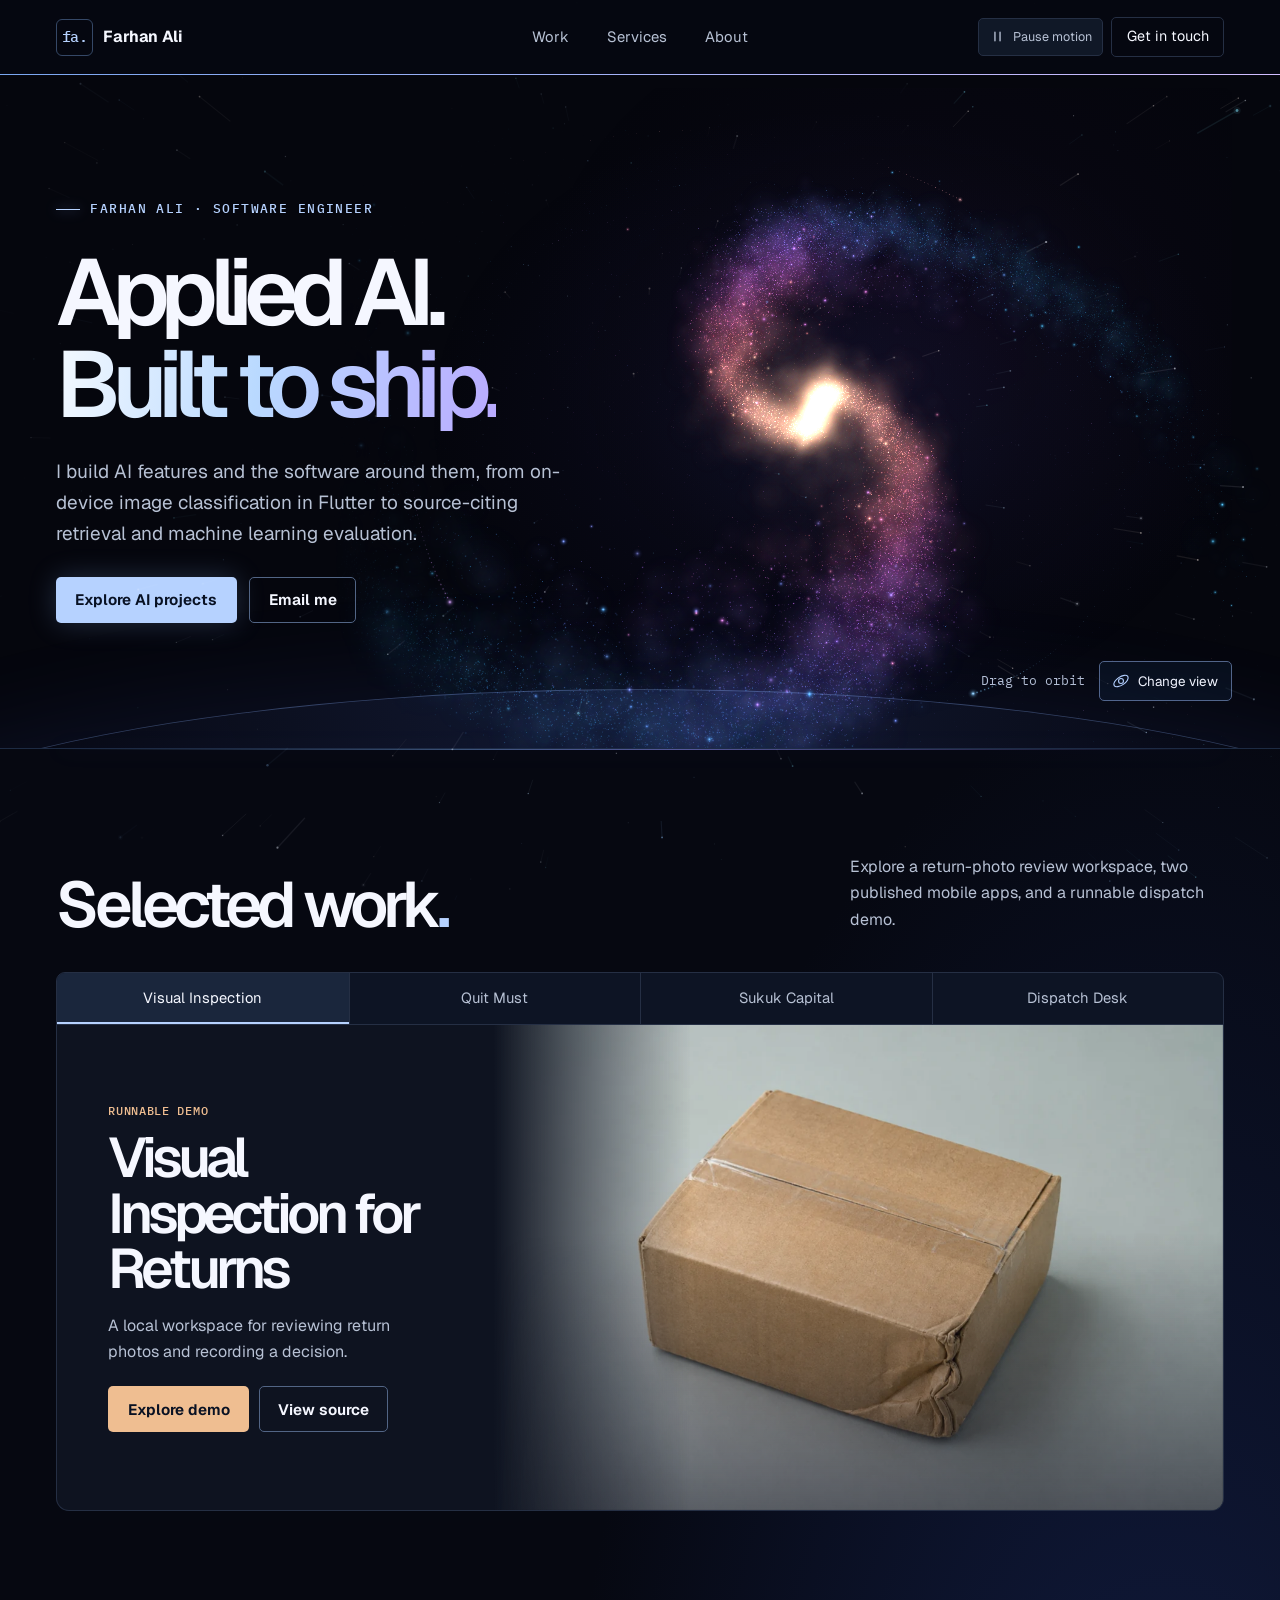
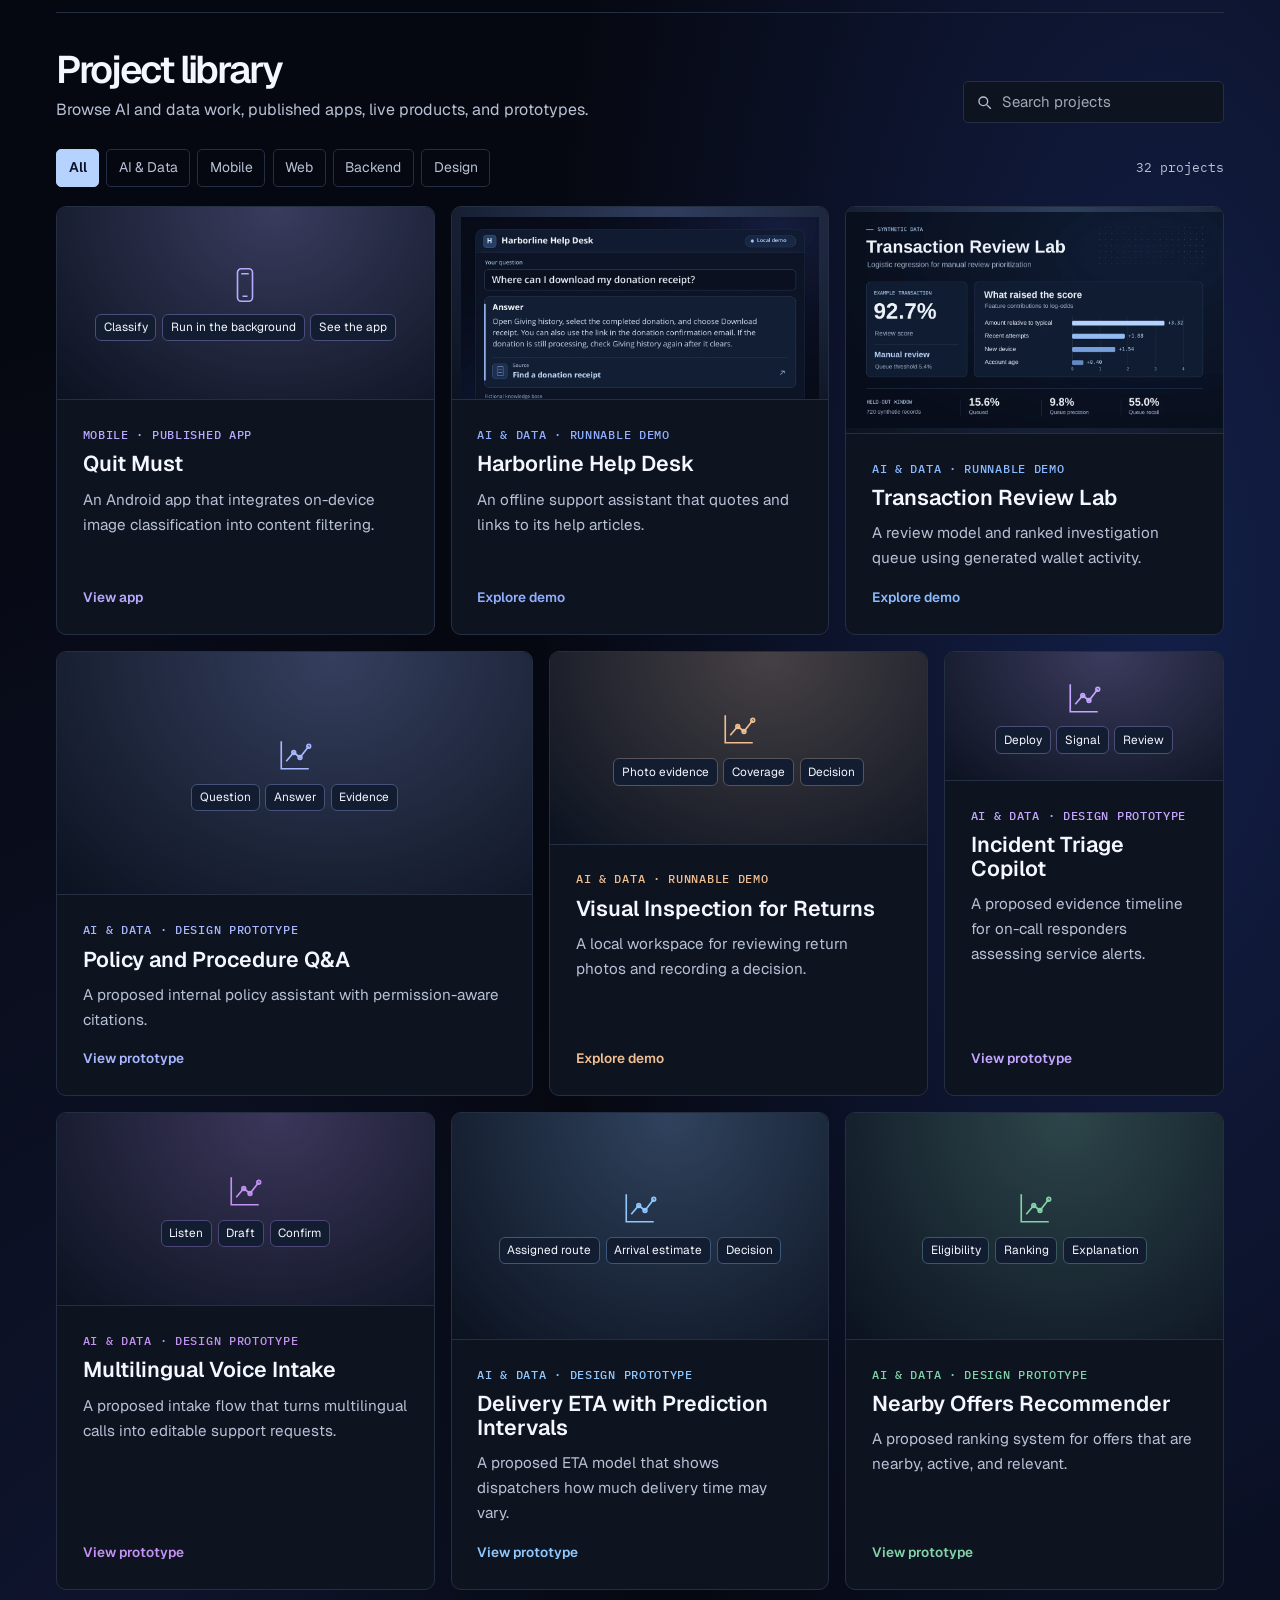
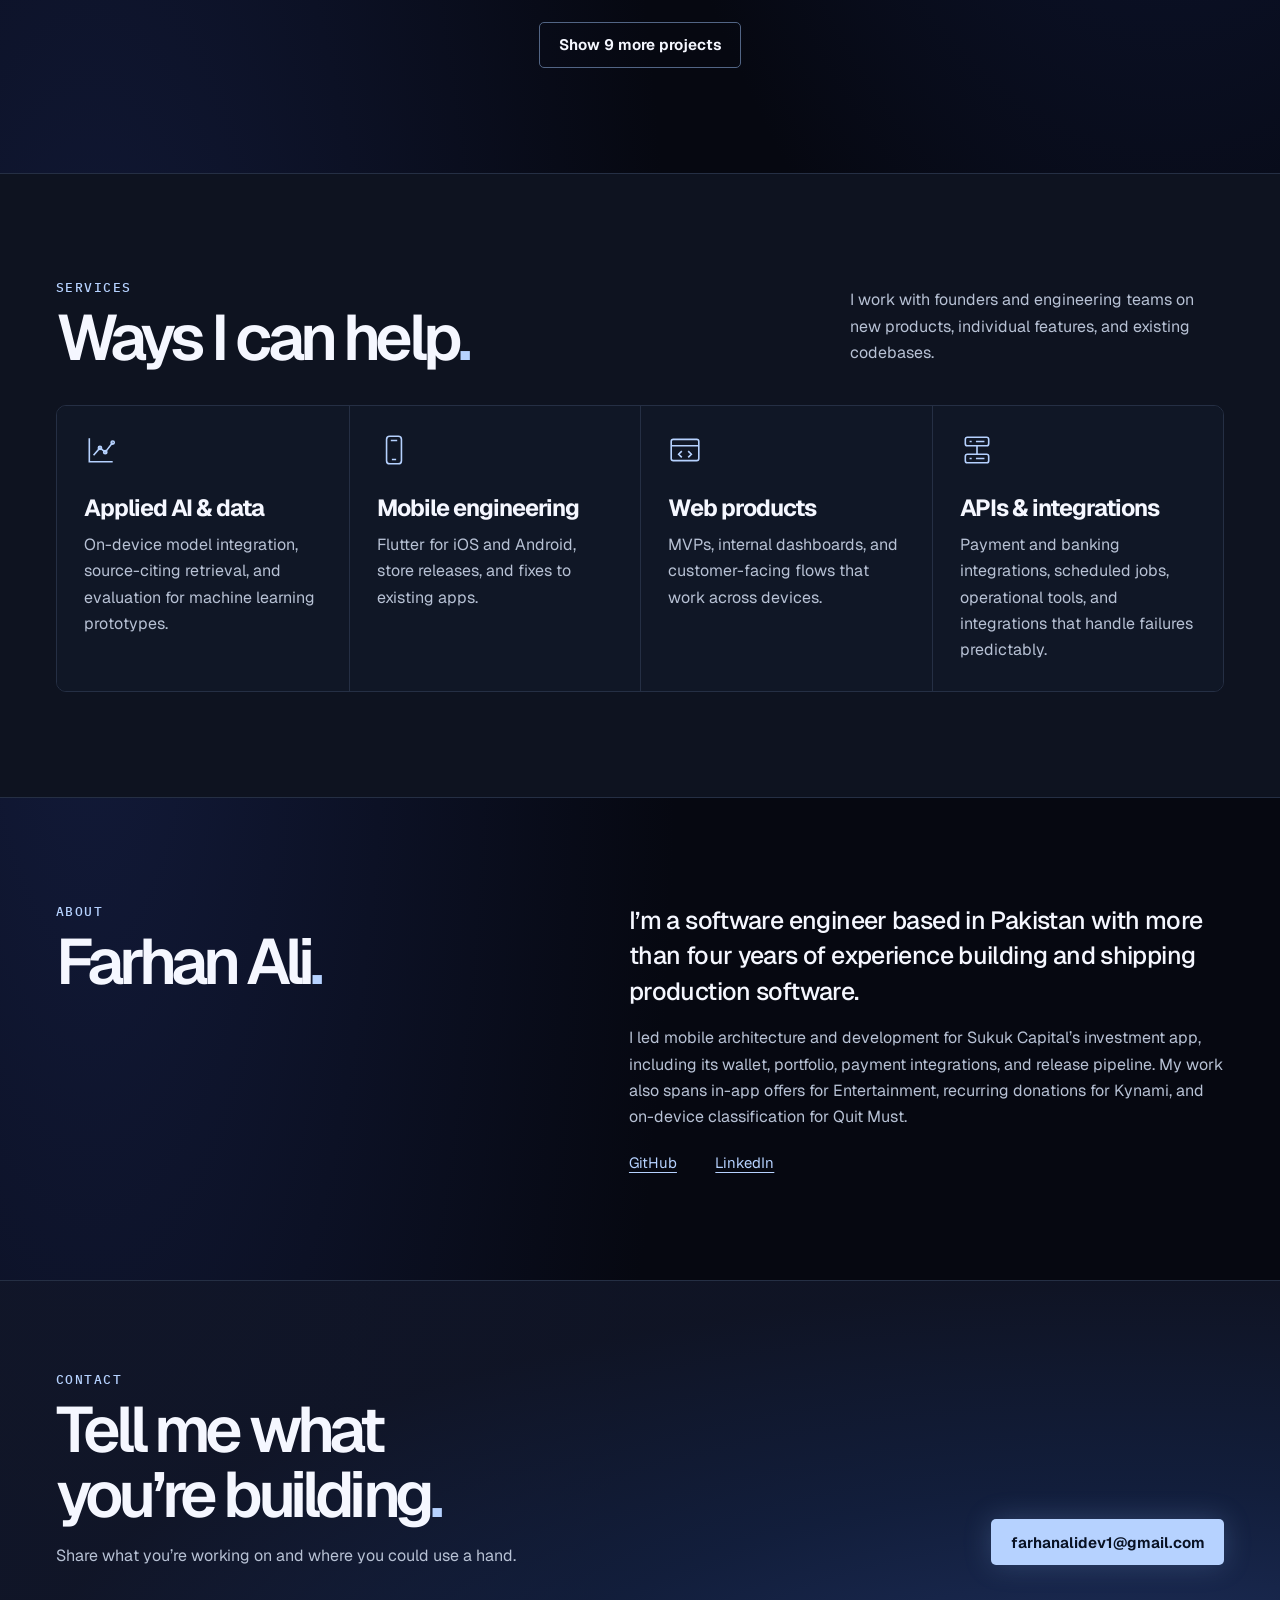
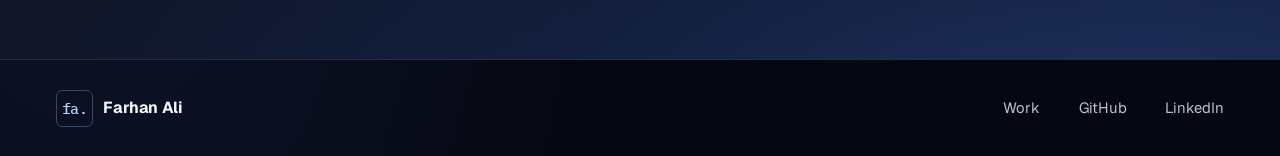
==== commit fc5ff1fd: "Link the runnable returns inspection demo" ====
--- a/site/index.html
+++ b/site/index.html
@@ -16,12 +16,12 @@
   <link rel="preconnect" href="https://fonts.googleapis.com">
   <link rel="preconnect" href="https://fonts.gstatic.com" crossorigin>
   <link href="https://fonts.googleapis.com/css2?family=Geist:wght@400;500;600;700&amp;family=IBM+Plex+Mono:wght@400;500&amp;display=swap" rel="stylesheet">
-  <link rel="stylesheet" href="styles.css?v=showcase">
+  <link rel="stylesheet" href="styles.css?v=returns">
   <script src="starfield.js" defer></script>
   <script src="galaxy.js?v=galaxy-detail" defer></script>
-  <script src="projects.js" defer></script>
-  <script src="project-stories.js" defer></script>
-  <script src="app.js?v=showcase" defer></script>
+  <script src="projects.js?v=returns" defer></script>
+  <script src="project-stories.js?v=returns" defer></script>
+  <script src="app.js?v=returns" defer></script>
 </head>
 <body>
   <canvas id="starfield" aria-hidden="true"></canvas>
@@ -78,7 +78,7 @@
         <div>
           <h2 id="work-title">Selected work<span>.</span></h2>
         </div>
-        <p>Look inside a photo-review prototype, two published mobile apps, and a runnable dispatch demo.</p>
+        <p>Explore a return-photo review workspace, two published mobile apps, and a runnable dispatch demo.</p>
       </div>
       <div class="spotlight" id="project-spotlight" hidden>
         <div class="spotlight-options" id="spotlight-options" role="group" aria-label="Featured projects"></div>
--- a/site/styles.css
+++ b/site/styles.css
@@ -440,7 +440,8 @@
   letter-spacing: -.075em; margin: .66rem 0 1.05rem; font-weight: 600;
 }
 .spotlight-description { color: var(--muted); max-width: 35ch; }
-.spotlight-copy .button { margin-top: 1.3rem; background: var(--project-color); box-shadow: none; }
+.spotlight-actions { display: flex; gap: .6rem; flex-wrap: wrap; margin-top: 1.3rem; }
+.spotlight-actions .button-primary { background: var(--project-color); box-shadow: none; }
 .spotlight-visual {
   position: relative; min-width: 0; isolation: isolate; overflow: hidden;
   background:
